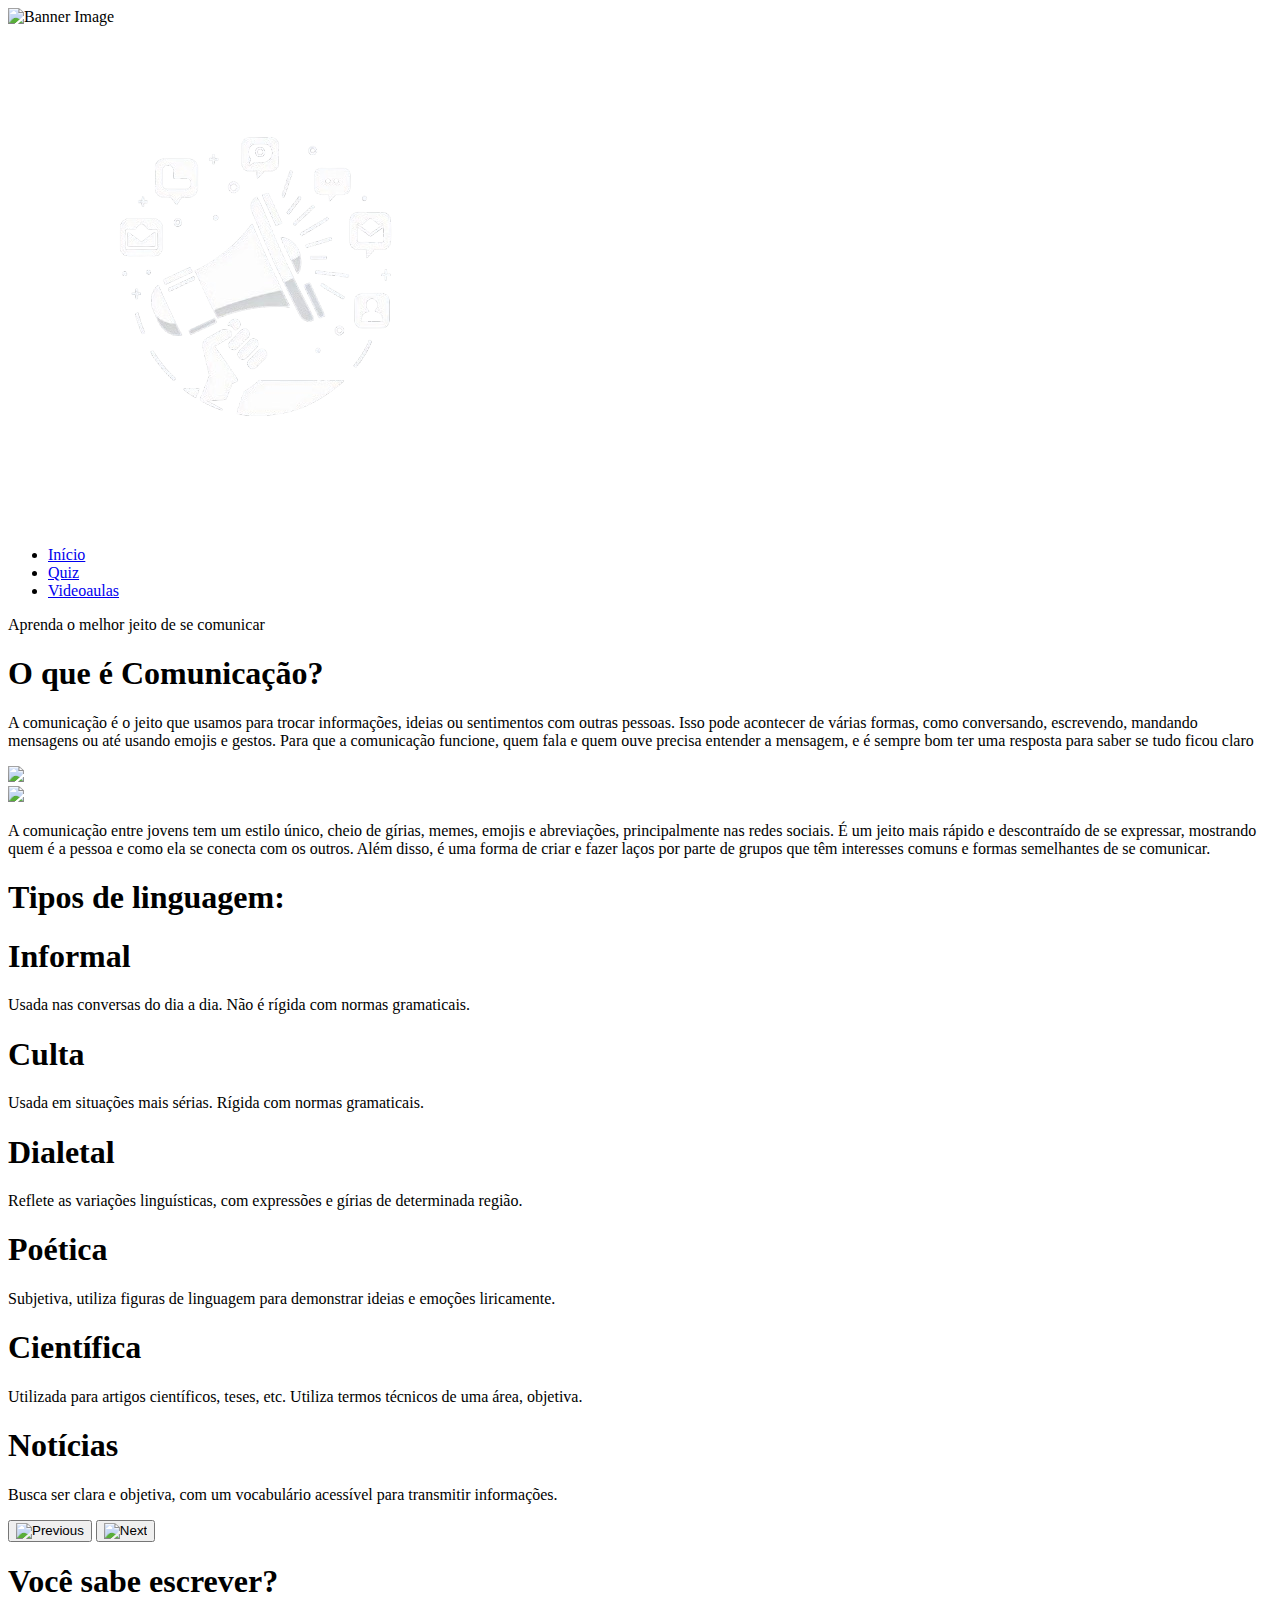
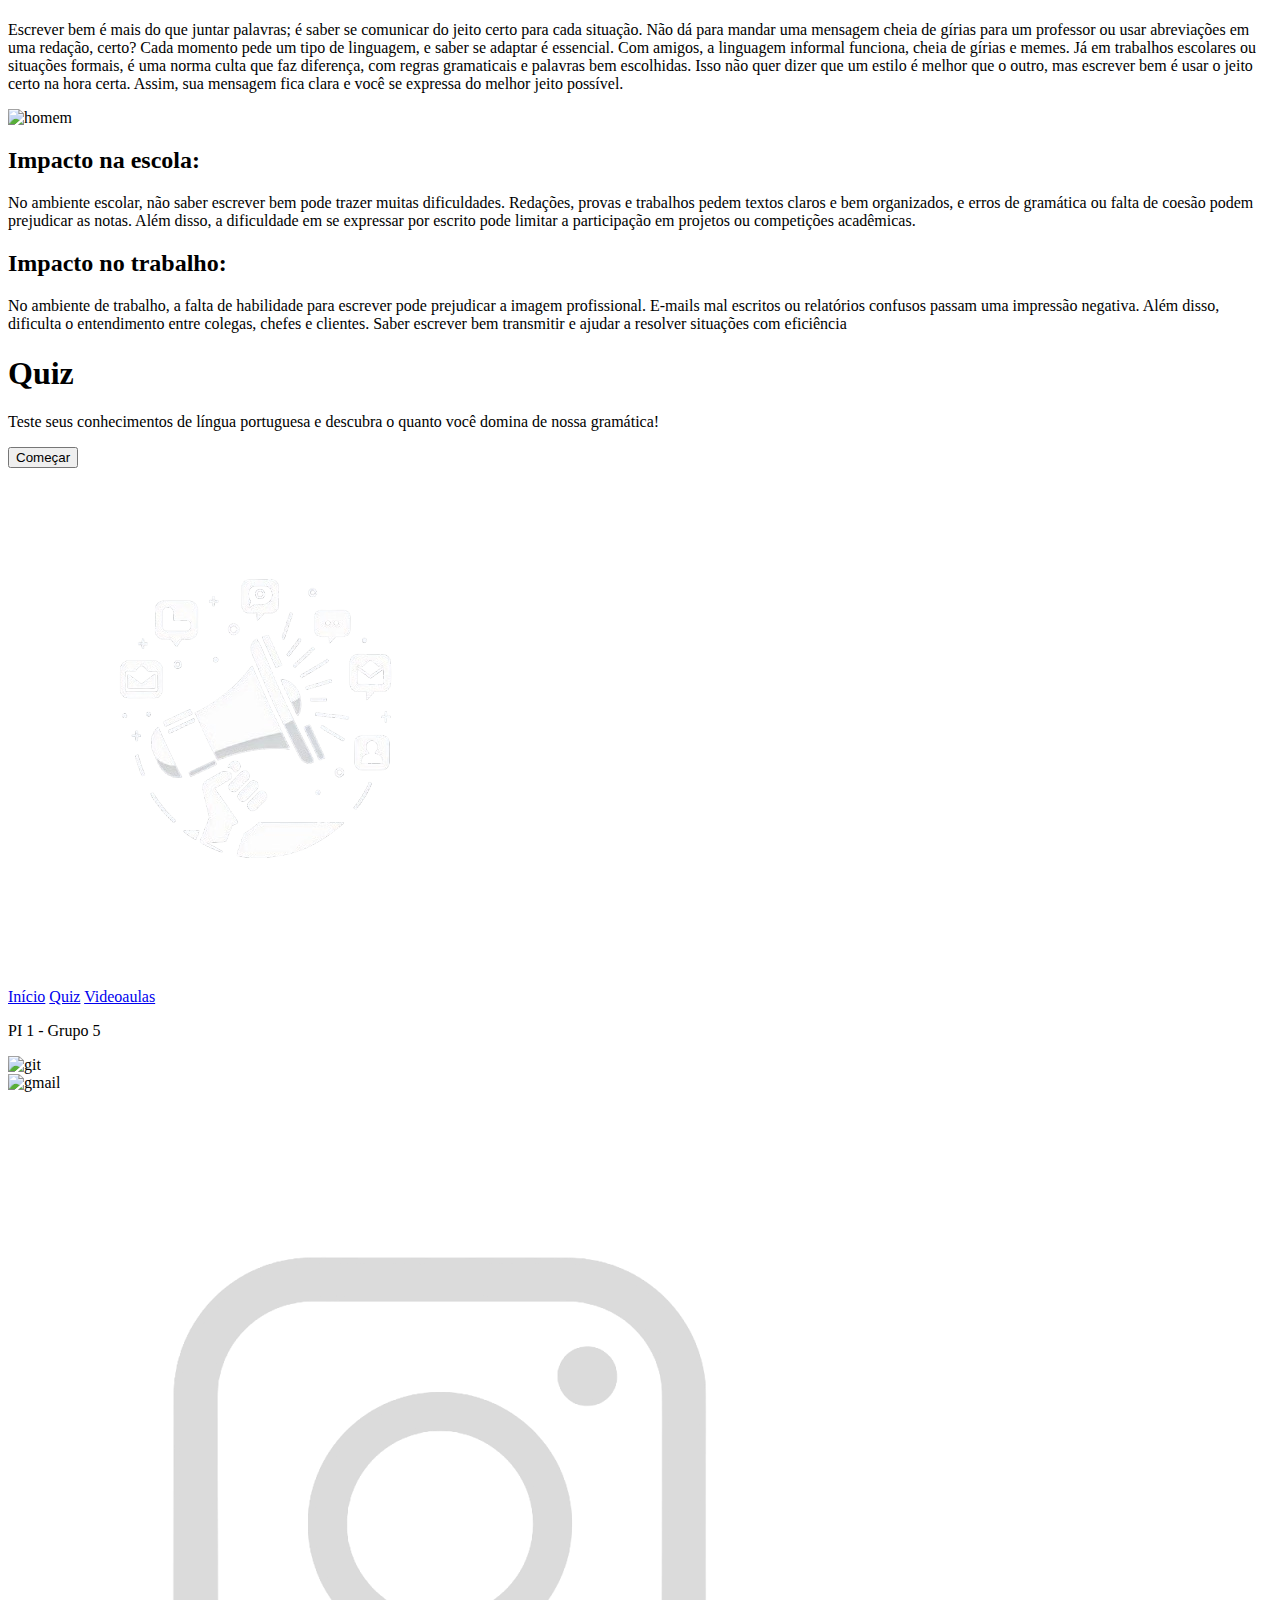
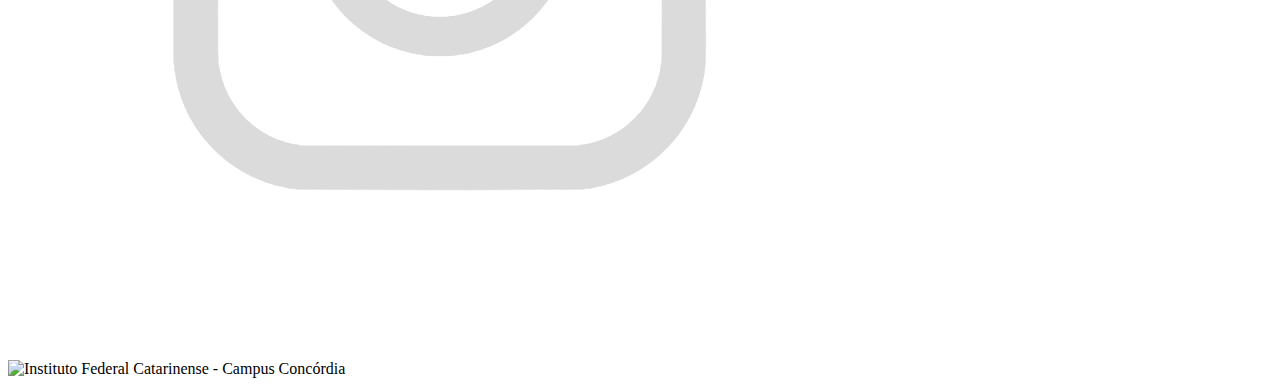
==== index.html @ 48763d53 "paginaprincipal" ====
<!DOCTYPE html>
<html lang="pt-BR">

<head>
    <link rel="stylesheet" type="text/css" href="pi.css">
    <meta charset="UTF-8">
    <meta name="viewport" content="width=device-width, initial-scale=1.0">
    <link rel="preconnect" href="https://fonts.googleapis.com">
    <link rel="preconnect" href="https://fonts.gstatic.com" crossorigin>
    <link href="https://fonts.googleapis.com/css2?family=Lexend+Exa:wght@100..900&display=swap" rel="stylesheet">
    <link href="../PI-1---Grupo-5/css/styleprincipal.css" rel="stylesheet" type="text/css">
    <title>Gramaticando</title>
</head>
        <section class="banner">
        <img src="imagens/bannerpi3.webp" alt="Banner Image">
        <header class="header">
        <img src="imagens/logo.png">
        <div class="nav">
            <nav>
                <ul>
                    <li><a href="#">Início</a></li>
                    <li><a href="#">Quiz</a></li>
                    <li><a href="#">Videoaulas</a></li>
                </ul>
            </nav>
        </div>
        <div class="apresentação1">
            <p> Aprenda o melhor jeito de se <span class="palavrafundoazul">comunicar</span></p>
        </header>
        </section>
<body>
    
    <div class="container.oquee">
    <div class="comunicacao-section">
        <h1 class="title">O que é <span class="highlight">Comunicação?</span></h1>

    </div>
    <div class="card1">
    
        <p class="description1">
                A comunicação é o jeito que usamos para trocar informações,
                ideias ou sentimentos com outras pessoas. Isso pode acontecer de
                várias formas, como conversando, escrevendo, mandando
                mensagens ou até usando emojis e gestos. Para que a
                comunicação funcione, quem fala e quem ouve precisa entender a
                mensagem, e é sempre bom ter uma resposta para saber se tudo
                ficou claro 
        </p>
        <img src="imagens/icone2.jpg" class="icon1">
    
    </div>

    <div class="card2">

            <img src="imagens/megaazul.jpg"  class="icon2">

            <p class="description2">
                A comunicação entre jovens tem um estilo único, cheio de gírias,
                memes, emojis e abreviações, principalmente nas redes sociais. É
                um jeito mais rápido e descontraído de se expressar, mostrando
                quem é a pessoa e como ela se conecta com os outros. Além
                disso, é uma forma de criar e fazer laços por parte de grupos que
                têm interesses comuns e formas semelhantes de se comunicar.
            </p>
        </div>
    </div> 
      
    <section class="carrossel">
        <div class="titulocarrossel">
            <h1>Tipos de linguagem:</h1>
        </div>
        <div class="slider">
            <div class="item">
                <h1>Informal</h1>
                <p>Usada nas conversas do dia a dia. Não é rígida com normas gramaticais.</p>
            </div>
            <div class="item">
                <h1>Culta</h1>
                <p>Usada em situações mais sérias. Rígida com normas gramaticais.</p>
            </div>
            <div class="item">
                <h1>Dialetal</h1>
                <p>Reflete as variações linguísticas, com expressões e gírias de determinada região.</p>
            </div>
            <div class="item">
                <h1>Poética</h1>
                <p>Subjetiva, utiliza figuras de linguagem para demonstrar ideias e emoções liricamente.</p>
            </div>
            <div class="item">
                <h1>Científica</h1>
                <p>Utilizada para artigos científicos, teses, etc. Utiliza termos técnicos de uma área, objetiva.</p>
            </div>
            <div class="item">
                <h1>Notícias</h1>
                <p>Busca ser clara e objetiva, com um vocabulário acessível para transmitir informações.</p>
            </div>
        </div>
        <button id="prev"><img src="imagens/botãoe.png" alt="Previous" /></button>
        <button id="next"><img src="imagens/botãod.png" alt="Next" /></button>
    </section>

    <section class="vocesabeescrever">
        <div class="container1">
            <div class="text">
              <h1>Você sabe escrever?</h1>
              <p>Escrever bem é mais do que juntar palavras; é saber se
                comunicar do jeito certo para cada situação. Não dá para mandar
                uma mensagem cheia de gírias para um professor ou usar
                abreviações em uma redação, certo? Cada momento pede um tipo
                de linguagem, e saber se adaptar é essencial.
                Com amigos, a linguagem informal funciona, cheia de gírias e
                memes. Já em trabalhos escolares ou situações formais, é uma
                norma culta que faz diferença, com regras gramaticais e palavras
                bem escolhidas.
                Isso não quer dizer que um estilo é melhor que o outro, mas
                escrever bem é usar o jeito certo na hora certa. Assim, sua
                mensagem fica clara e você se expressa do melhor jeito possível.
                </p>
            </div>
            <img src="imagens/iconehomem.png" alt="homem" class="homem">
          </div>
    </section>
    <section class="impacto">
        <div class="texto-1">
            <h2>Impacto na escola:</h2>
            <p>No ambiente escolar, não saber escrever bem pode trazer
                muitas dificuldades. Redações, provas e trabalhos pedem textos
                claros e bem organizados, e erros de gramática ou falta de coesão
                podem prejudicar as notas. Além disso, a dificuldade em se
                expressar por escrito pode limitar a participação em projetos ou
                competições acadêmicas. </p>
          </div >
          <div class="texto-2">
            <h2>Impacto no trabalho:</h2>
            <p>No ambiente de trabalho, a falta de habilidade para escrever
                pode prejudicar a imagem profissional. E-mails mal escritos ou
                relatórios confusos passam uma impressão negativa. Além disso,
                dificulta o entendimento entre colegas, chefes e clientes. Saber
                escrever bem transmitir e ajudar a resolver situações com
                eficiência</p>
          </div>
    </section>
    <div class="quiz-card">
        <h1>Quiz</h1>
        <p>Teste seus conhecimentos de língua portuguesa e descubra o quanto 
            você domina de nossa gramática!</p>
        <button class="botaoquiz">Começar</button>
    </div>
    
       <script src="pi.js"></script>
</body>
<footer class="rodapé">
    <div class="logo">
        <img src="imagens/logo.png" alt="logo">
    </div>
    <div class="texto">
        <p class="menu">
            <a href="#inicio">Início</a>
            <a href="#sobre">Quiz</a>
            <a href="#equipe">Videoaulas</a>
            <p class="grupo">PI 1 - Grupo 5</p>
<!-- depois tem que colocar os links pro git, email e insta -->

        </p>
    </div>
    <div class="contato">
        <div class="social">
            <div><img src="imagens/github.jpg" alt="git"></div>
            <div><img src="imagens/email.png" alt="gmail"></div>
            <div><img src="imagens/insta.png" alt="insta" ></div>
        </div>
<!-- depois tem que colocar os links pro git, email e insta -->
        <img src="imagens/logo.if.jpg" alt="Instituto Federal Catarinense - Campus Concórdia" class="logoifc">
    </div>
</footer>
</html>
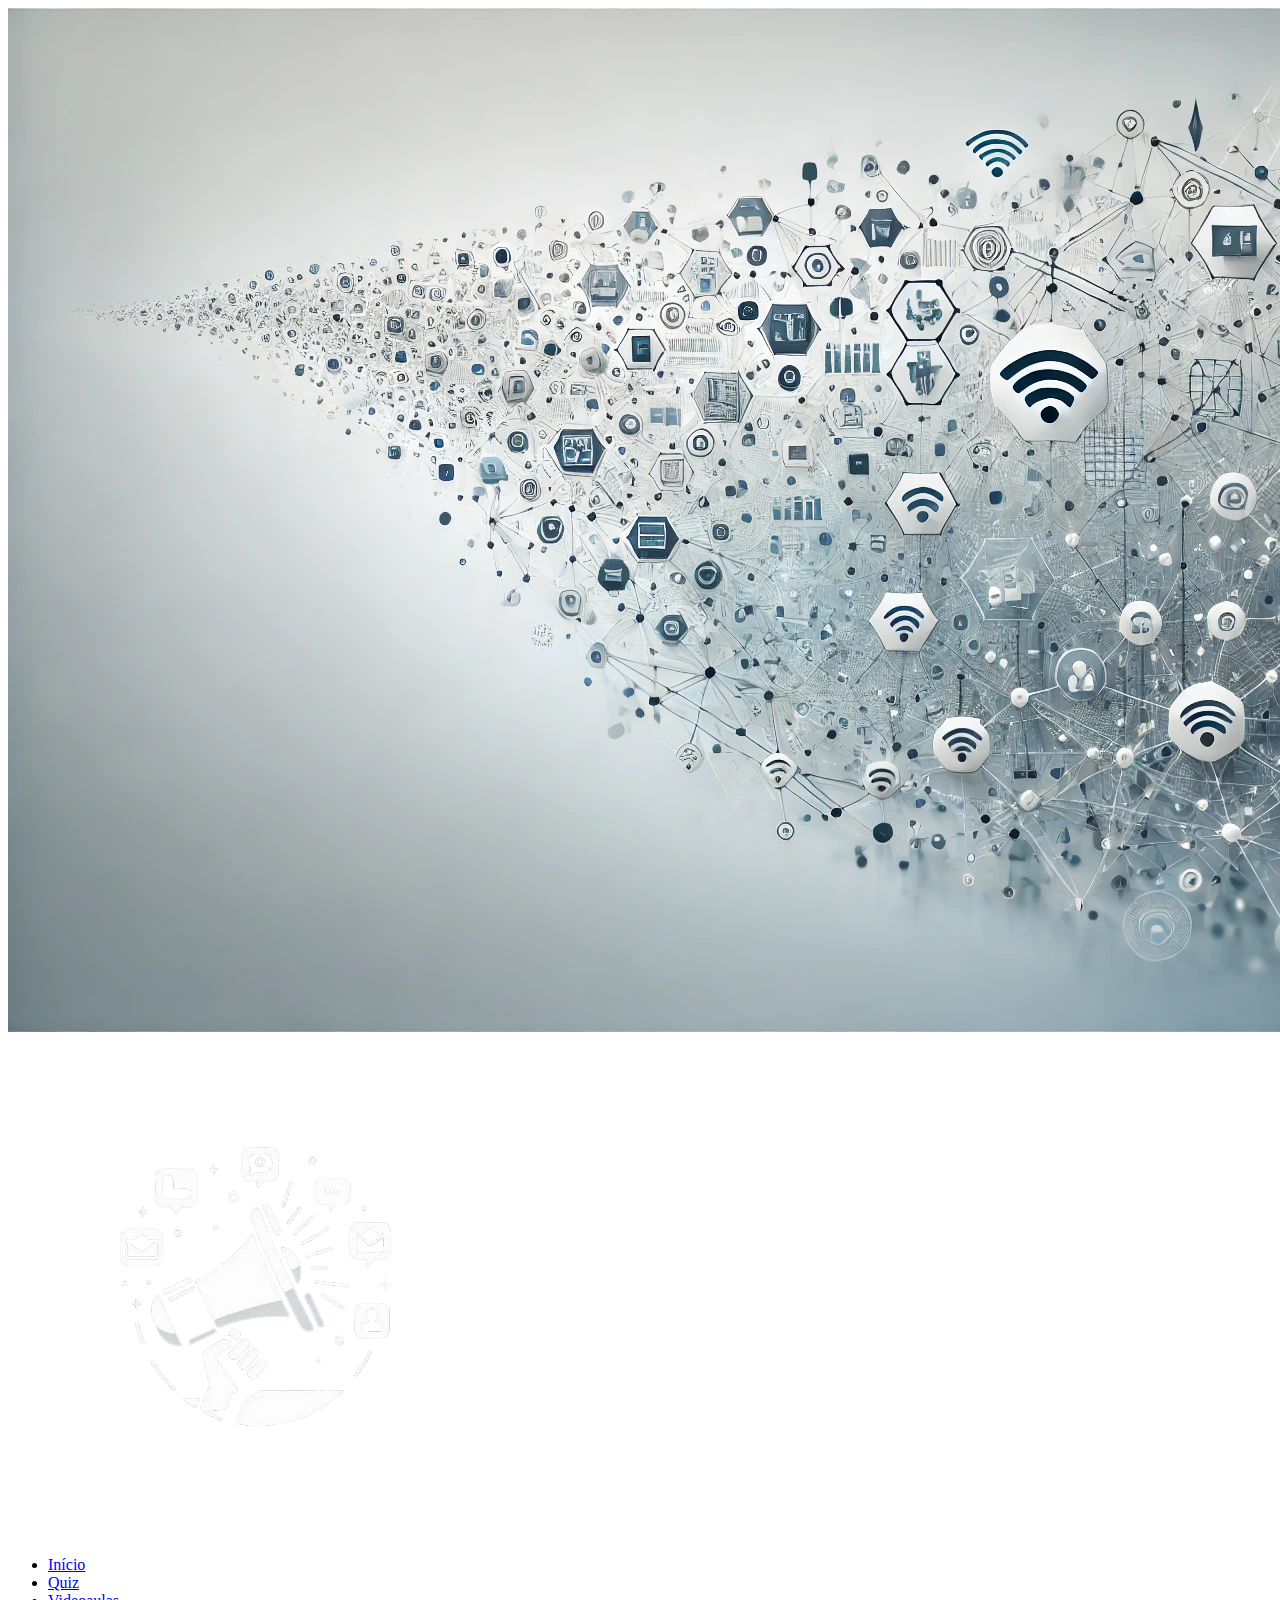
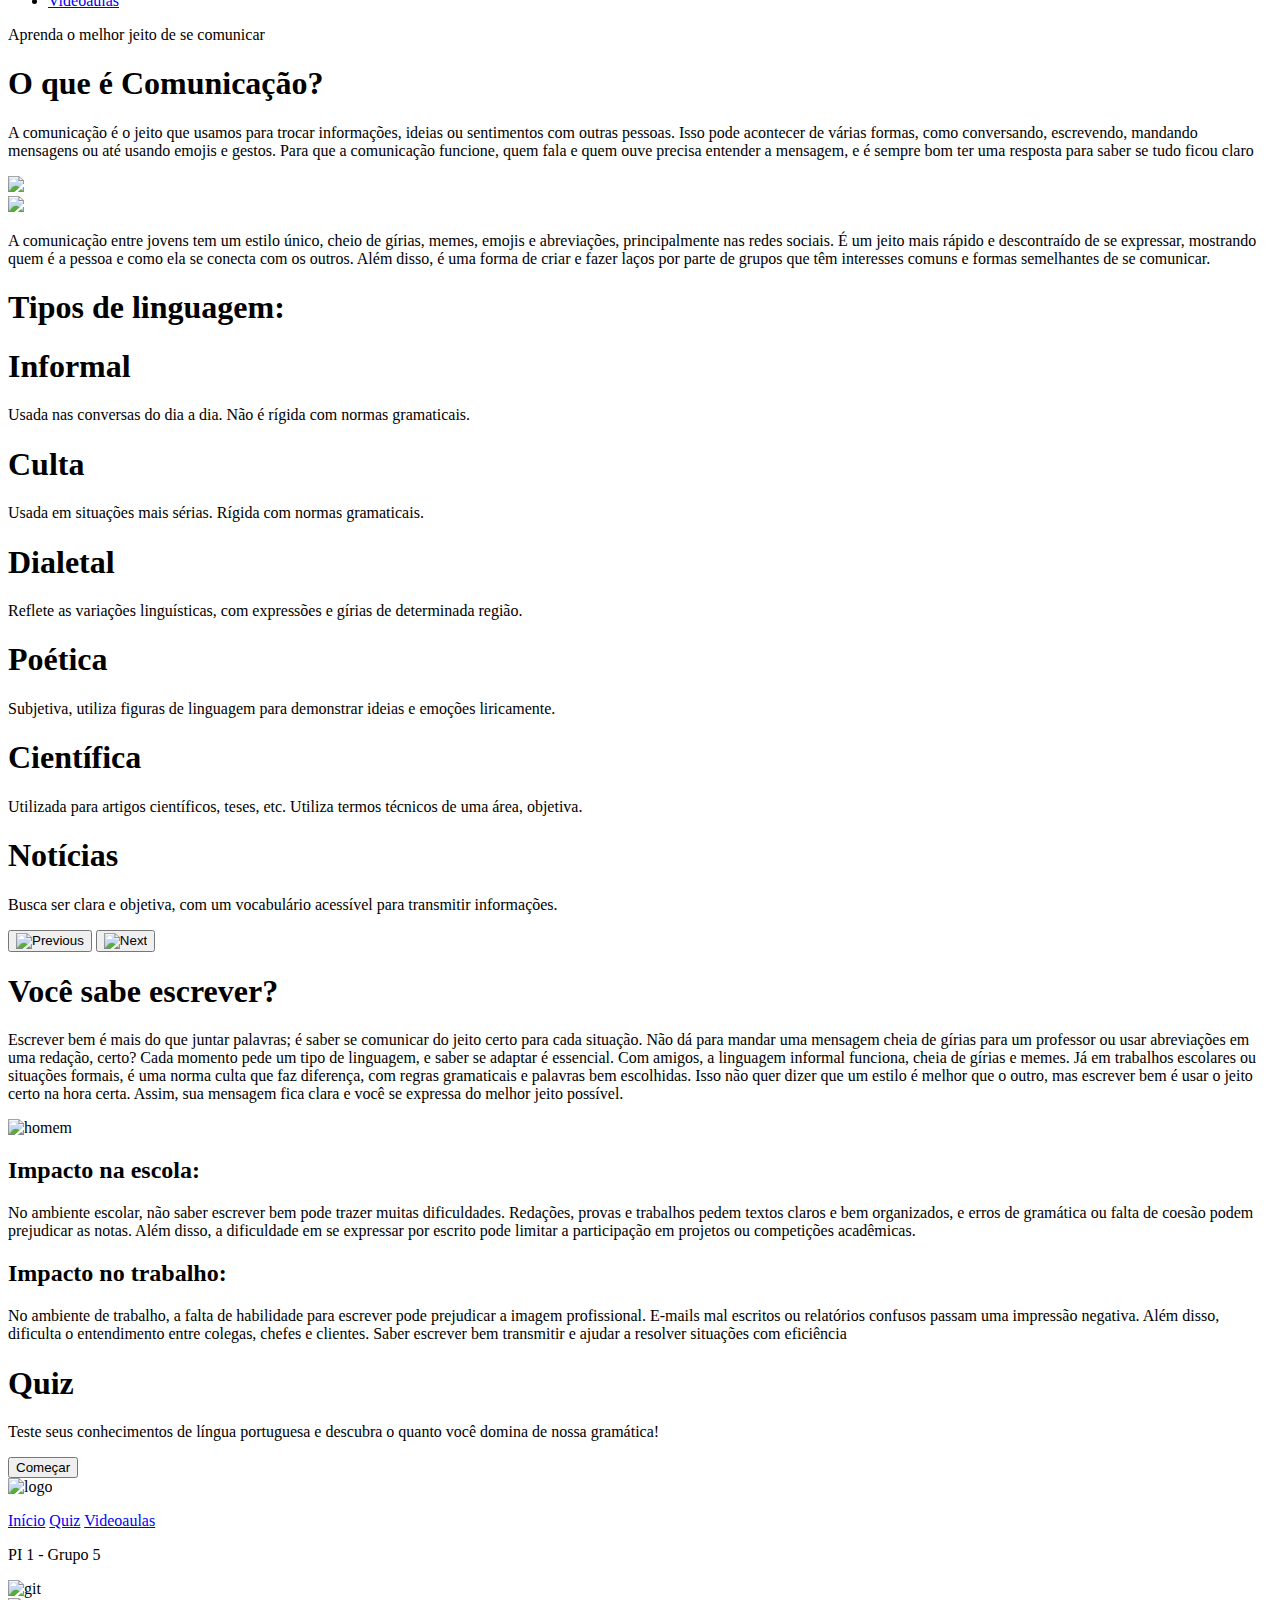
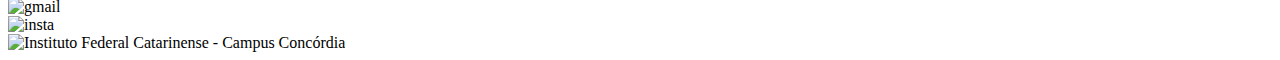
==== commit 424754a0: "links e imagens" ====
--- a/index.html
+++ b/index.html
@@ -18,9 +18,9 @@
         <div class="nav">
             <nav>
                 <ul>
-                    <li><a href="#">Início</a></li>
-                    <li><a href="#">Quiz</a></li>
-                    <li><a href="#">Videoaulas</a></li>
+                <li><a href="../index.html">Início</a></li>
+                <li><a href="../paginas/quiz.html">Quiz</a></li>
+                <li><a href="../paginas/videoaulas.html">Videoaulas</a></li>
                 </ul>
             </nav>
         </div>
@@ -46,13 +46,13 @@
                 mensagem, e é sempre bom ter uma resposta para saber se tudo
                 ficou claro 
         </p>
-        <img src="imagens/icone2.jpg" class="icon1">
+        <img src="../PI-1---Grupo-5/imagens/icone2.jpg" class="icon1">
     
     </div>
 
     <div class="card2">
 
-            <img src="imagens/megaazul.jpg"  class="icon2">
+            <img src="../PI-1---Grupo-5/imagens/megaazul.jpg"  class="icon2">
 
             <p class="description2">
                 A comunicação entre jovens tem um estilo único, cheio de gírias,
@@ -95,8 +95,8 @@
                 <p>Busca ser clara e objetiva, com um vocabulário acessível para transmitir informações.</p>
             </div>
         </div>
-        <button id="prev"><img src="imagens/botãoe.png" alt="Previous" /></button>
-        <button id="next"><img src="imagens/botãod.png" alt="Next" /></button>
+        <button id="prev"><img src="../PI-1---Grupo-5/imagens/botãoe.png" alt="Previous" /></button>
+        <button id="next"><img src="../PI-1---Grupo-5/imagens/botãod.png" alt="Next" /></button>
     </section>
 
     <section class="vocesabeescrever">
@@ -117,7 +117,7 @@
                 mensagem fica clara e você se expressa do melhor jeito possível.
                 </p>
             </div>
-            <img src="imagens/iconehomem.png" alt="homem" class="homem">
+            <img src="../PI-1---Grupo-5/imagens/iconehomem.png" alt="homem" class="homem">
           </div>
     </section>
     <section class="impacto">
@@ -147,11 +147,11 @@
         <button class="botaoquiz">Começar</button>
     </div>
     
-       <script src="pi.js"></script>
+       <script src="../PI-1---Grupo-5/js/carrossel.js"></script>
 </body>
 <footer class="rodapé">
     <div class="logo">
-        <img src="imagens/logo.png" alt="logo">
+        <img src="../PI-1---Grupo-5/imagens/logo.png" alt="logo">
     </div>
     <div class="texto">
         <p class="menu">
@@ -165,12 +165,12 @@
     </div>
     <div class="contato">
         <div class="social">
-            <div><img src="imagens/github.jpg" alt="git"></div>
-            <div><img src="imagens/email.png" alt="gmail"></div>
-            <div><img src="imagens/insta.png" alt="insta" ></div>
+            <div><img src="../PI-1---Grupo-5/imagens/github.jpg" alt="git"></div>
+            <div><img src="../PI-1---Grupo-5/imagens/email.png" alt="gmail"></div>
+            <div><img src="../PI-1---Grupo-5/imagens/insta.png" alt="insta" ></div>
         </div>
 <!-- depois tem que colocar os links pro git, email e insta -->
-        <img src="imagens/logo.if.jpg" alt="Instituto Federal Catarinense - Campus Concórdia" class="logoifc">
+        <img src="../PI-1---Grupo-5/imagens/logo.if.jpg" alt="Instituto Federal Catarinense - Campus Concórdia" class="logoifc">
     </div>
 </footer>
 </html>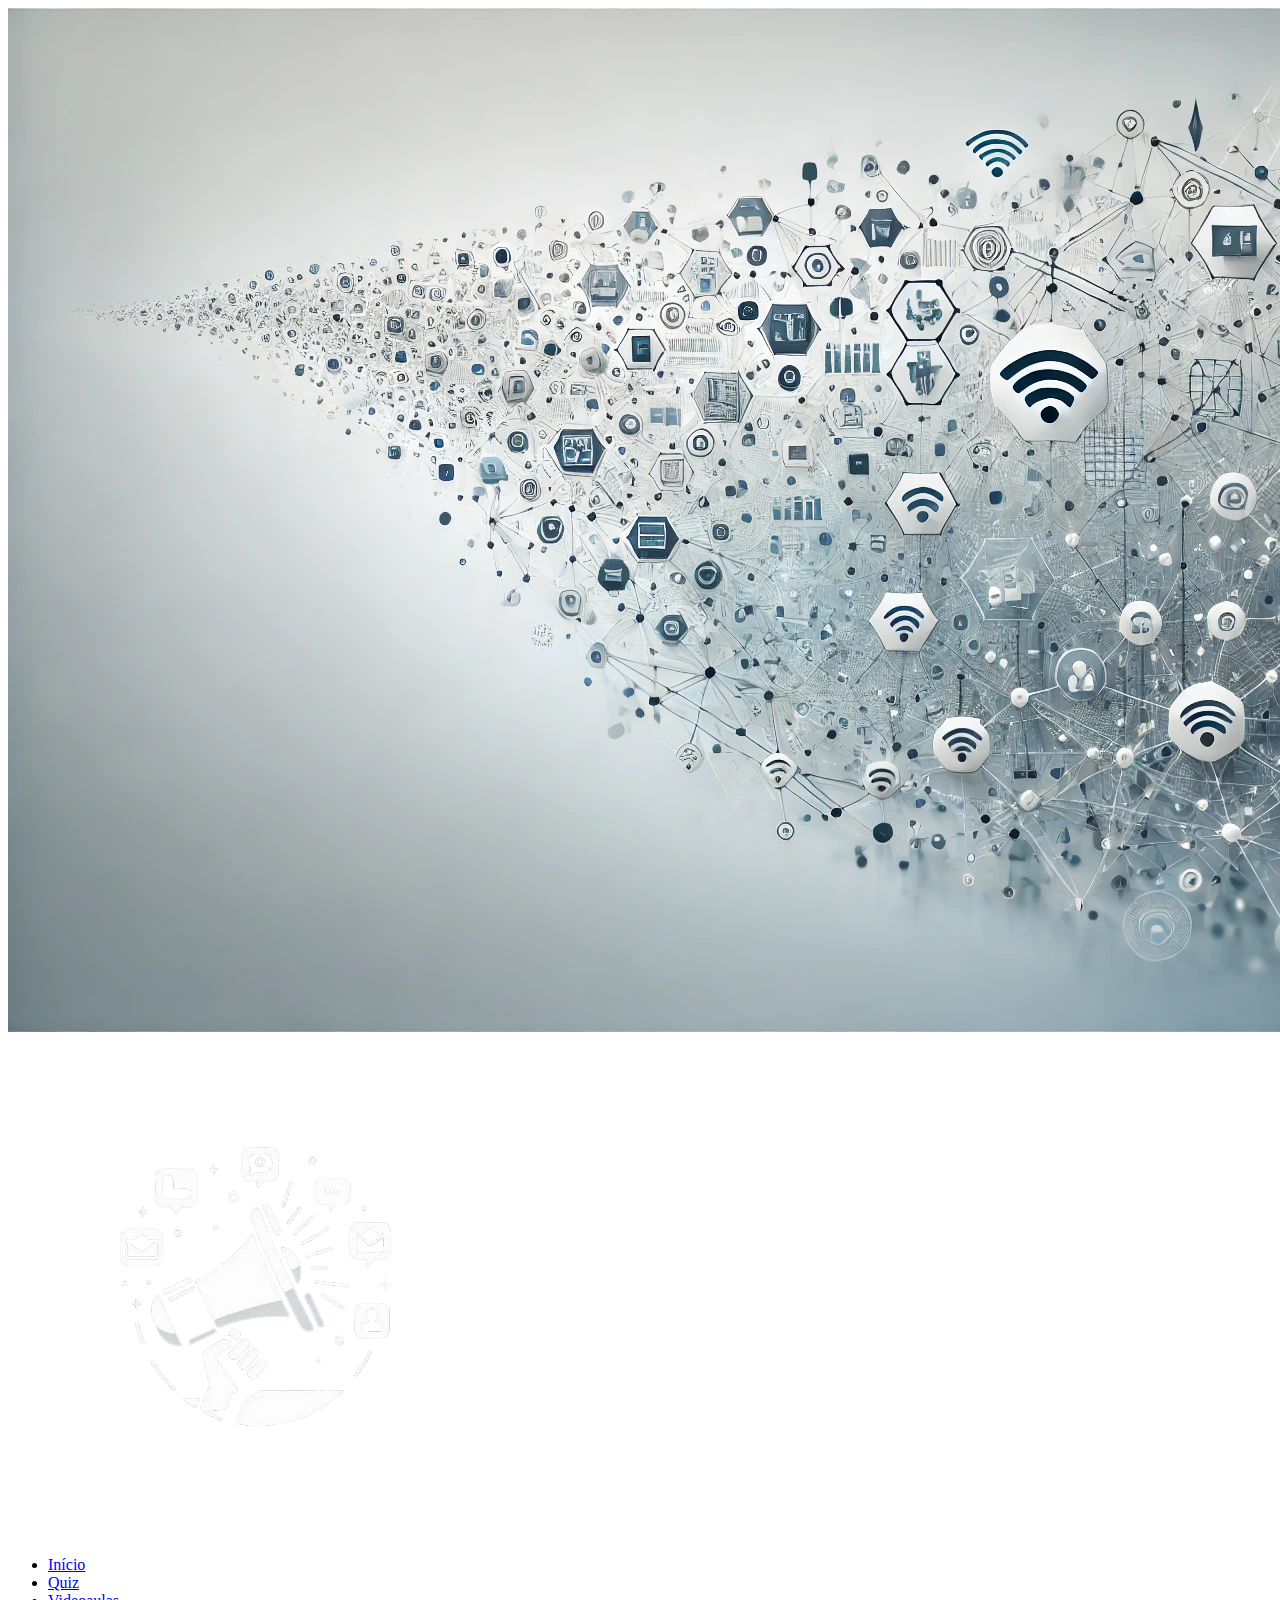
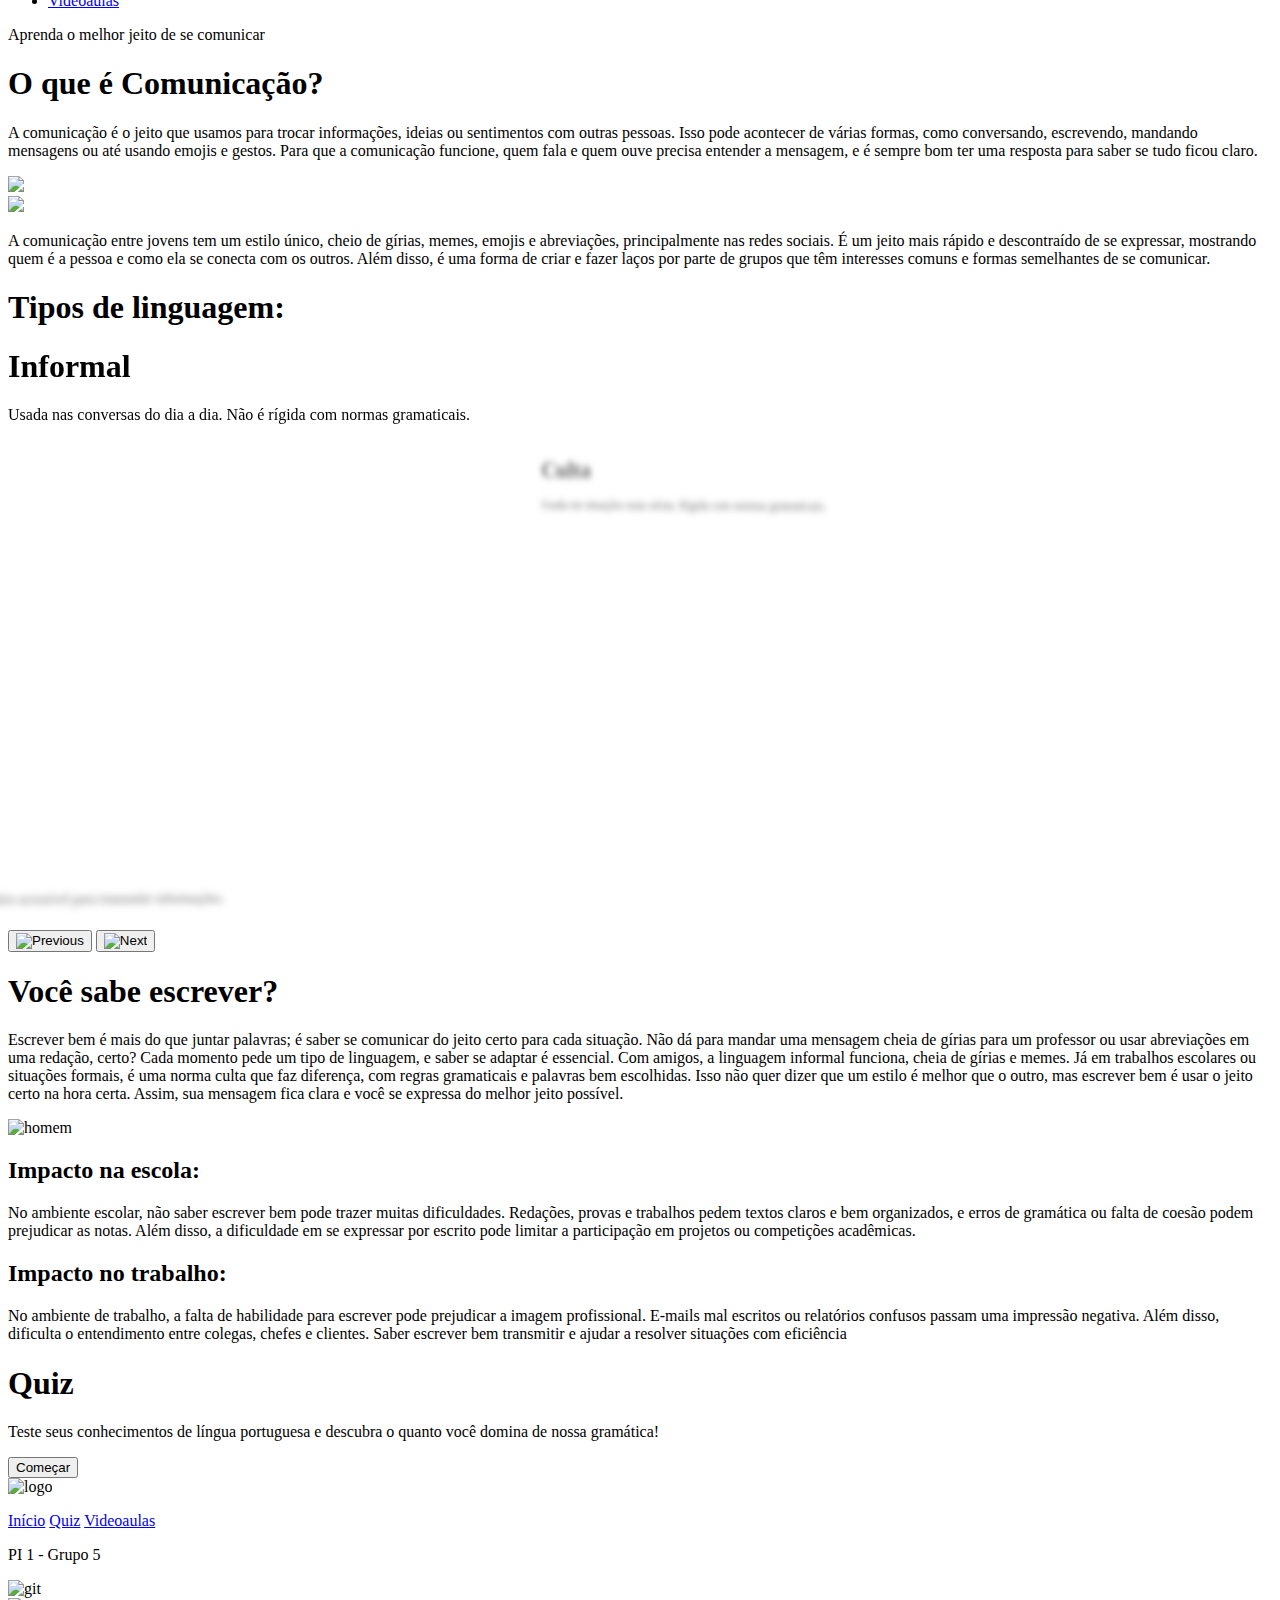
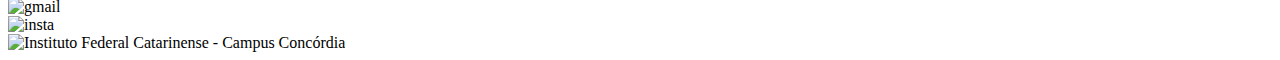
==== commit a4dc9cbb: "sim" ====
--- a/index.html
+++ b/index.html
@@ -11,48 +11,49 @@
     <link href="../PI-1---Grupo-5/css/styleprincipal.css" rel="stylesheet" type="text/css">
     <title>Gramaticando</title>
 </head>
-        <section class="banner">
+
+<body>
+    <section class="banner">
         <img src="imagens/bannerpi3.webp" alt="Banner Image">
         <header class="header">
-        <img src="imagens/logo.png">
-        <div class="nav">
-            <nav>
-                <ul>
-                <li><a href="../index.html">Início</a></li>
-                <li><a href="../paginas/quiz.html">Quiz</a></li>
-                <li><a href="../paginas/videoaulas.html">Videoaulas</a></li>
-                </ul>
-            </nav>
+            <img src="imagens/logo.png">
+            <div class="nav">
+                <nav>
+                    <ul>
+                        <li><a href="../index.html">Início</a></li>
+                        <li><a href="../paginas/quiz.html">Quiz</a></li>
+                        <li><a href="../paginas/videoaulas.html">Videoaulas</a></li>
+                    </ul>
+                </nav>
+            </div>
+            <div class="apresentação1">
+                <p> Aprenda o melhor jeito de se <span class="palavrafundoazul">comunicar</span></p>
+        </header>
+    </section>
+
+    <div class="container.oquee">
+        <div class="comunicacao-section">
+            <h1 class="title">O que é <span class="highlight">Comunicação?</span></h1>
+
         </div>
-        <div class="apresentação1">
-            <p> Aprenda o melhor jeito de se <span class="palavrafundoazul">comunicar</span></p>
-        </header>
-        </section>
-<body>
-    
-    <div class="container.oquee">
-    <div class="comunicacao-section">
-        <h1 class="title">O que é <span class="highlight">Comunicação?</span></h1>
+        <div class="card1">
 
-    </div>
-    <div class="card1">
-    
-        <p class="description1">
+            <p class="description1">
                 A comunicação é o jeito que usamos para trocar informações,
                 ideias ou sentimentos com outras pessoas. Isso pode acontecer de
                 várias formas, como conversando, escrevendo, mandando
                 mensagens ou até usando emojis e gestos. Para que a
-                comunicação funcione, quem fala e quem ouve precisa entender a
+                comunicação funcione, quem fala e quem ouve precisa <span class="highlight">entender</span> a
                 mensagem, e é sempre bom ter uma resposta para saber se tudo
-                ficou claro 
-        </p>
-        <img src="../PI-1---Grupo-5/imagens/icone2.jpg" class="icon1">
-    
-    </div>
+                ficou claro.
+            </p>
+            <img src="../PI-1---Grupo-5/imagens/icone2.jpg" class="icon1">
 
-    <div class="card2">
+        </div>
 
-            <img src="../PI-1---Grupo-5/imagens/megaazul.jpg"  class="icon2">
+        <div class="card2">
+
+            <img src="../PI-1---Grupo-5/imagens/megaazul.jpg" class="icon2">
 
             <p class="description2">
                 A comunicação entre jovens tem um estilo único, cheio de gírias,
@@ -63,8 +64,8 @@
                 têm interesses comuns e formas semelhantes de se comunicar.
             </p>
         </div>
-    </div> 
-      
+    </div>
+
     <section class="carrossel">
         <div class="titulocarrossel">
             <h1>Tipos de linguagem:</h1>
@@ -95,6 +96,7 @@
                 <p>Busca ser clara e objetiva, com um vocabulário acessível para transmitir informações.</p>
             </div>
         </div>
+        <script src="js/carrossel.js"></script>
         <button id="prev"><img src="../PI-1---Grupo-5/imagens/botãoe.png" alt="Previous" /></button>
         <button id="next"><img src="../PI-1---Grupo-5/imagens/botãod.png" alt="Next" /></button>
     </section>
@@ -102,23 +104,23 @@
     <section class="vocesabeescrever">
         <div class="container1">
             <div class="text">
-              <h1>Você sabe escrever?</h1>
-              <p>Escrever bem é mais do que juntar palavras; é saber se
-                comunicar do jeito certo para cada situação. Não dá para mandar
-                uma mensagem cheia de gírias para um professor ou usar
-                abreviações em uma redação, certo? Cada momento pede um tipo
-                de linguagem, e saber se adaptar é essencial.
-                Com amigos, a linguagem informal funciona, cheia de gírias e
-                memes. Já em trabalhos escolares ou situações formais, é uma
-                norma culta que faz diferença, com regras gramaticais e palavras
-                bem escolhidas.
-                Isso não quer dizer que um estilo é melhor que o outro, mas
-                escrever bem é usar o jeito certo na hora certa. Assim, sua
-                mensagem fica clara e você se expressa do melhor jeito possível.
+                <h1>Você sabe escrever?</h1>
+                <p>Escrever bem é mais do que juntar palavras; é saber se
+                    comunicar do jeito certo para cada situação. Não dá para mandar
+                    uma mensagem cheia de gírias para um professor ou usar
+                    abreviações em uma redação, certo? Cada momento pede um tipo
+                    de linguagem, e saber se adaptar é essencial.
+                    Com amigos, a linguagem informal funciona, cheia de gírias e
+                    memes. Já em trabalhos escolares ou situações formais, é uma
+                    norma culta que faz diferença, com regras gramaticais e palavras
+                    bem escolhidas.
+                    Isso não quer dizer que um estilo é melhor que o outro, mas
+                    escrever bem é usar o jeito certo na hora certa. Assim, sua
+                    mensagem fica clara e você se expressa do melhor jeito possível.
                 </p>
             </div>
             <img src="../PI-1---Grupo-5/imagens/iconehomem.png" alt="homem" class="homem">
-          </div>
+        </div>
     </section>
     <section class="impacto">
         <div class="texto-1">
@@ -129,8 +131,8 @@
                 podem prejudicar as notas. Além disso, a dificuldade em se
                 expressar por escrito pode limitar a participação em projetos ou
                 competições acadêmicas. </p>
-          </div >
-          <div class="texto-2">
+        </div>
+        <div class="texto-2">
             <h2>Impacto no trabalho:</h2>
             <p>No ambiente de trabalho, a falta de habilidade para escrever
                 pode prejudicar a imagem profissional. E-mails mal escritos ou
@@ -138,39 +140,41 @@
                 dificulta o entendimento entre colegas, chefes e clientes. Saber
                 escrever bem transmitir e ajudar a resolver situações com
                 eficiência</p>
-          </div>
+        </div>
     </section>
     <div class="quiz-card">
         <h1>Quiz</h1>
-        <p>Teste seus conhecimentos de língua portuguesa e descubra o quanto 
+        <p>Teste seus conhecimentos de língua portuguesa e descubra o quanto
             você domina de nossa gramática!</p>
         <button class="botaoquiz">Começar</button>
     </div>
-    
-       <script src="../PI-1---Grupo-5/js/carrossel.js"></script>
+
+    <script src="../PI-1---Grupo-5/js/carrossel.js"></script>
+    <footer class="rodapé">
+        <div class="logo">
+            <img src="../PI-1---Grupo-5/imagens/logo.png" alt="logo">
+        </div>
+        <div class="texto">
+            <p class="menu">
+                <a href="#inicio">Início</a>
+                <a href="#sobre">Quiz</a>
+                <a href="#equipe">Videoaulas</a>
+            <p class="grupo">PI 1 - Grupo 5</p>
+            <!-- depois tem que colocar os links pro git, email e insta -->
+
+            </p>
+        </div>
+        <div class="contato">
+            <div class="social">
+                <div><img src="../PI-1---Grupo-5/imagens/github.jpg" alt="git"></div>
+                <div><img src="../PI-1---Grupo-5/imagens/email.png" alt="gmail"></div>
+                <div><img src="../PI-1---Grupo-5/imagens/insta.png" alt="insta"></div>
+            </div>
+            <!-- depois tem que colocar os links pro git, email e insta -->
+            <img src="../PI-1---Grupo-5/imagens/logo.if.jpg" alt="Instituto Federal Catarinense - Campus Concórdia"
+                class="logoifc">
+        </div>
+    </footer>
 </body>
-<footer class="rodapé">
-    <div class="logo">
-        <img src="../PI-1---Grupo-5/imagens/logo.png" alt="logo">
-    </div>
-    <div class="texto">
-        <p class="menu">
-            <a href="#inicio">Início</a>
-            <a href="#sobre">Quiz</a>
-            <a href="#equipe">Videoaulas</a>
-            <p class="grupo">PI 1 - Grupo 5</p>
-<!-- depois tem que colocar os links pro git, email e insta -->
 
-        </p>
-    </div>
-    <div class="contato">
-        <div class="social">
-            <div><img src="../PI-1---Grupo-5/imagens/github.jpg" alt="git"></div>
-            <div><img src="../PI-1---Grupo-5/imagens/email.png" alt="gmail"></div>
-            <div><img src="../PI-1---Grupo-5/imagens/insta.png" alt="insta" ></div>
-        </div>
-<!-- depois tem que colocar os links pro git, email e insta -->
-        <img src="../PI-1---Grupo-5/imagens/logo.if.jpg" alt="Instituto Federal Catarinense - Campus Concórdia" class="logoifc">
-    </div>
-</footer>
 </html>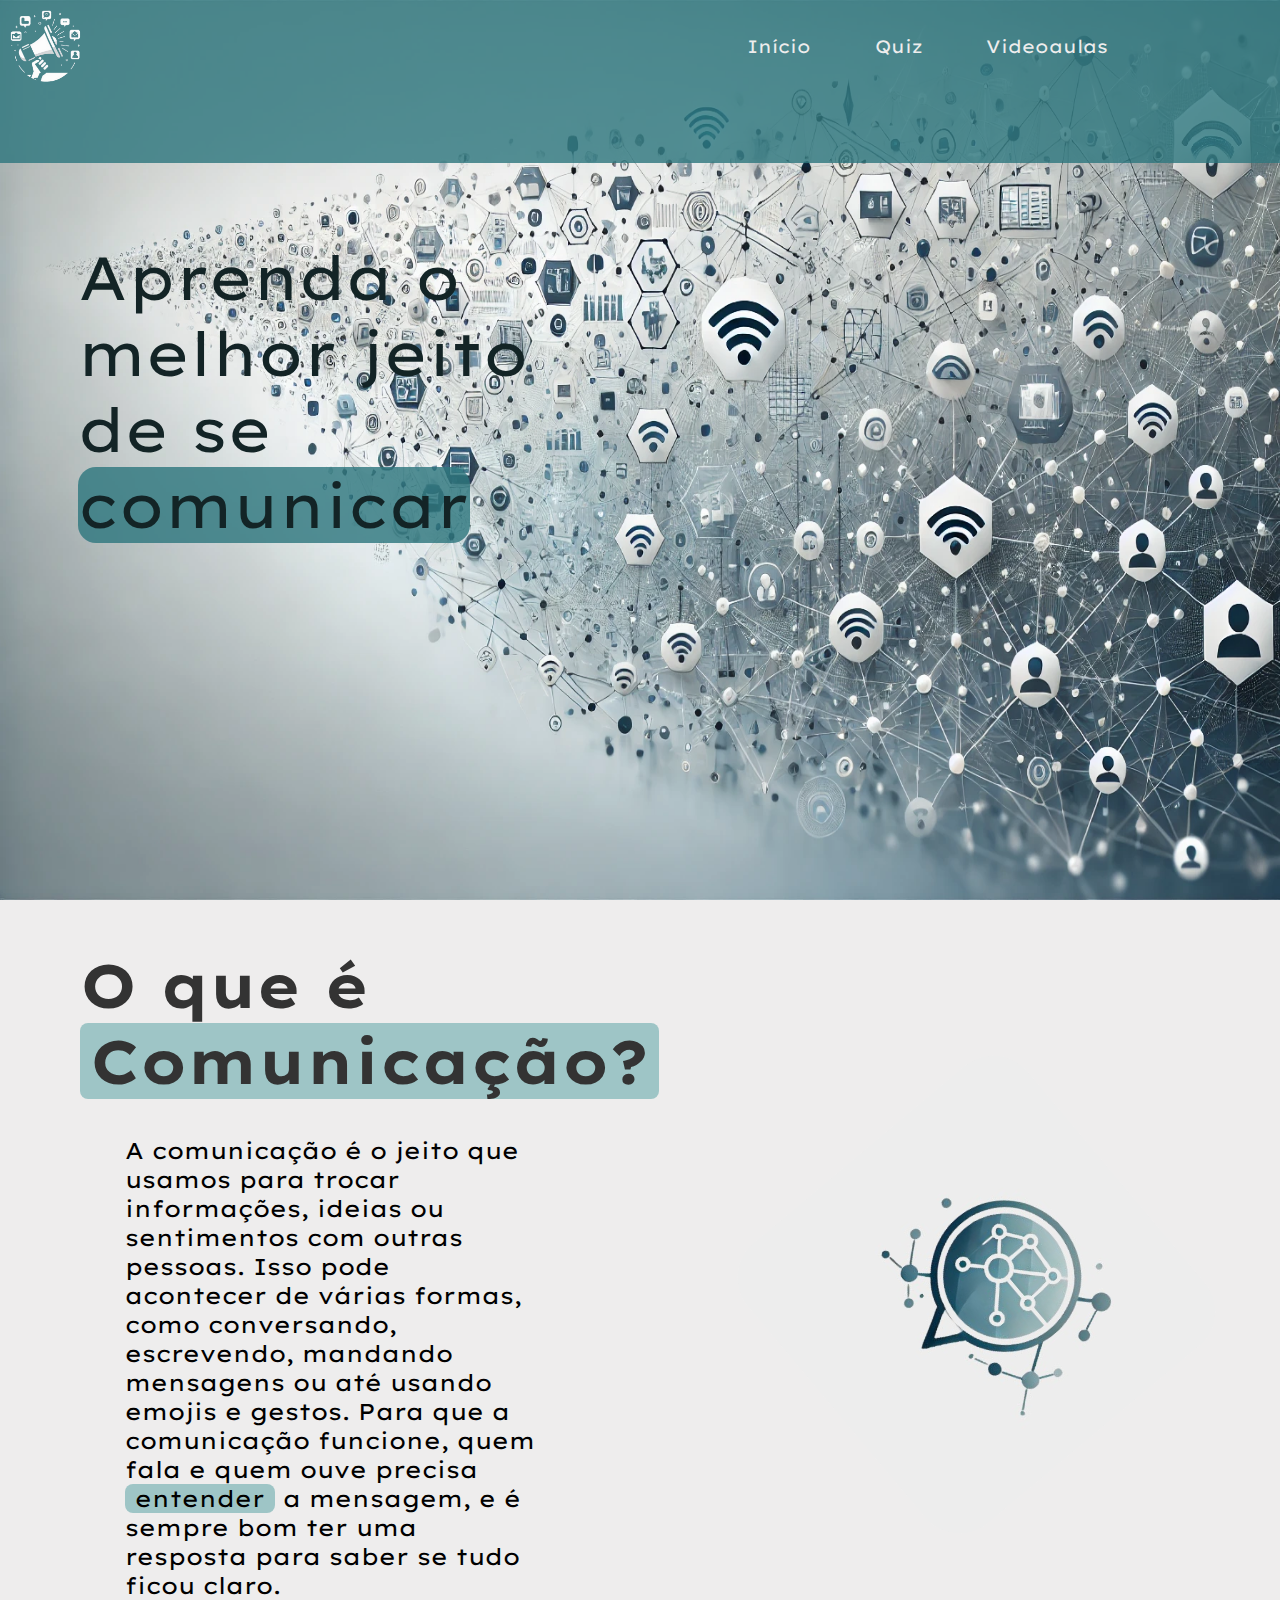
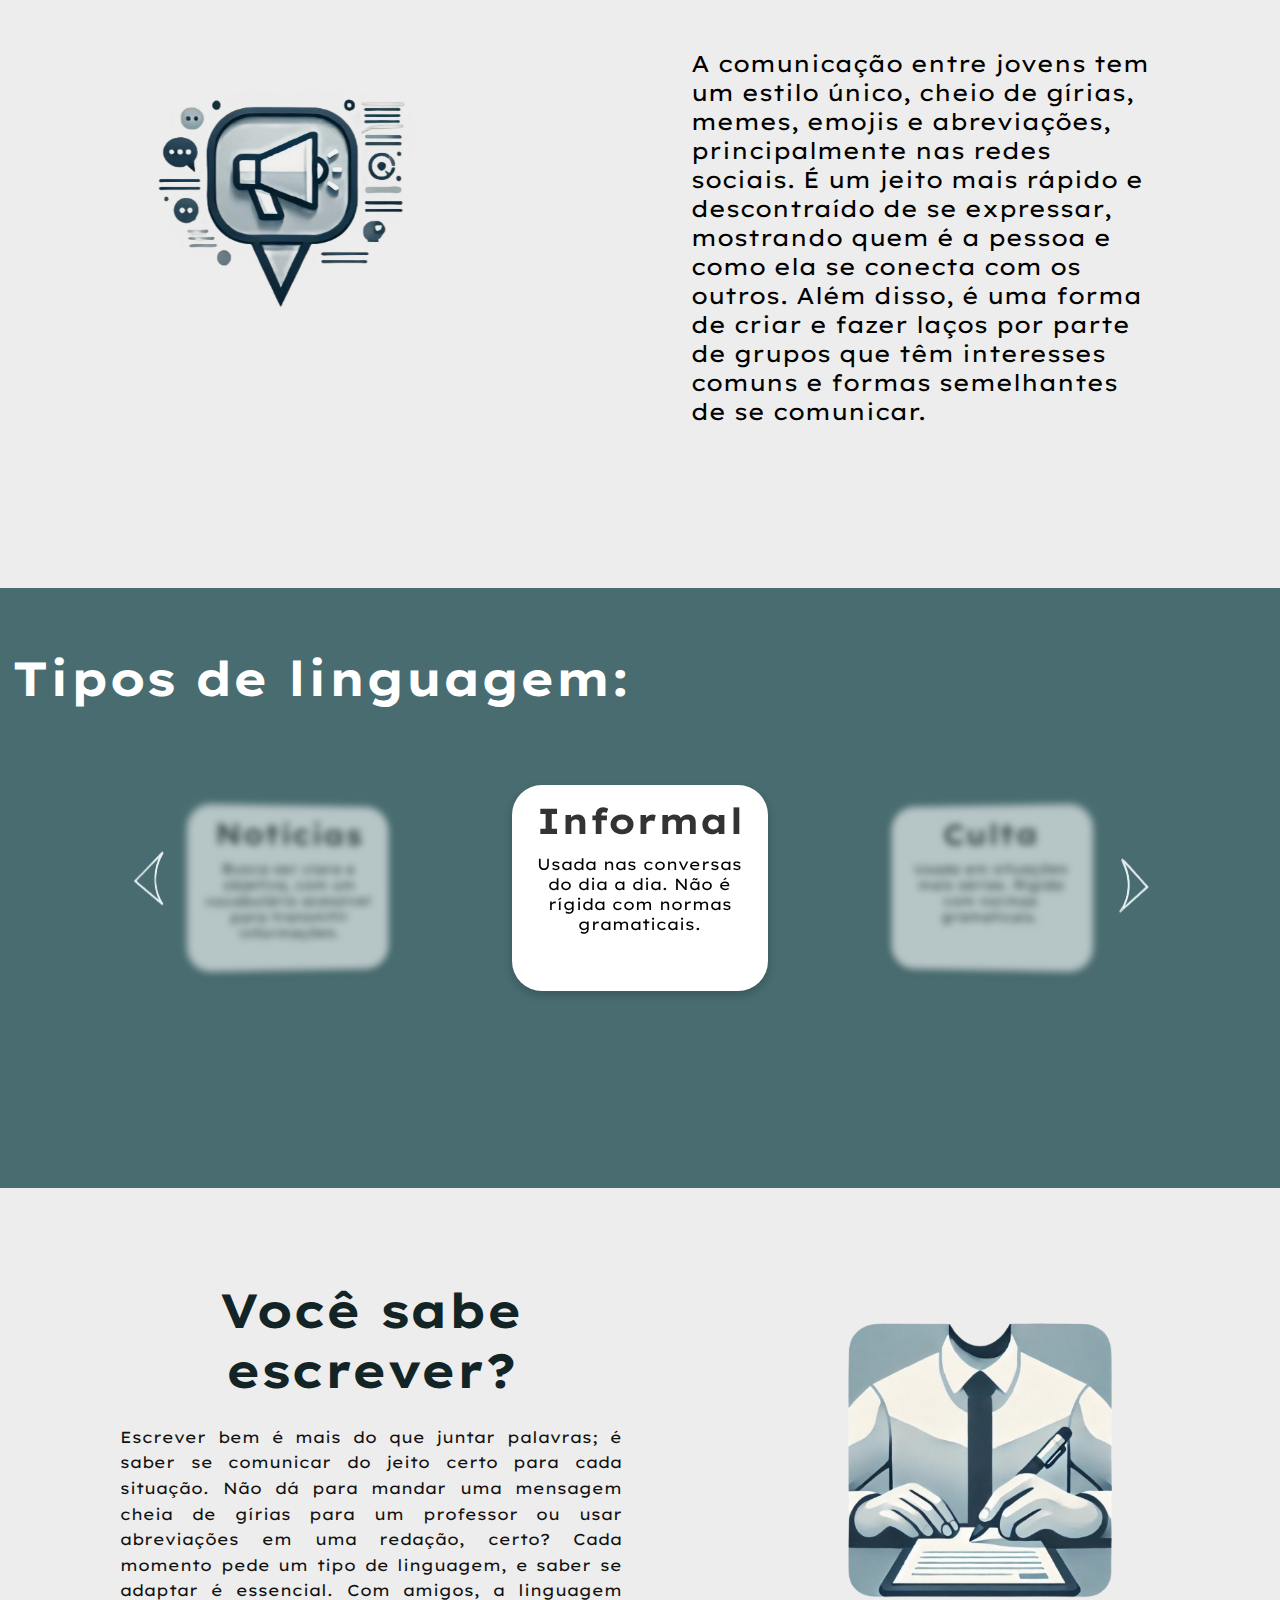
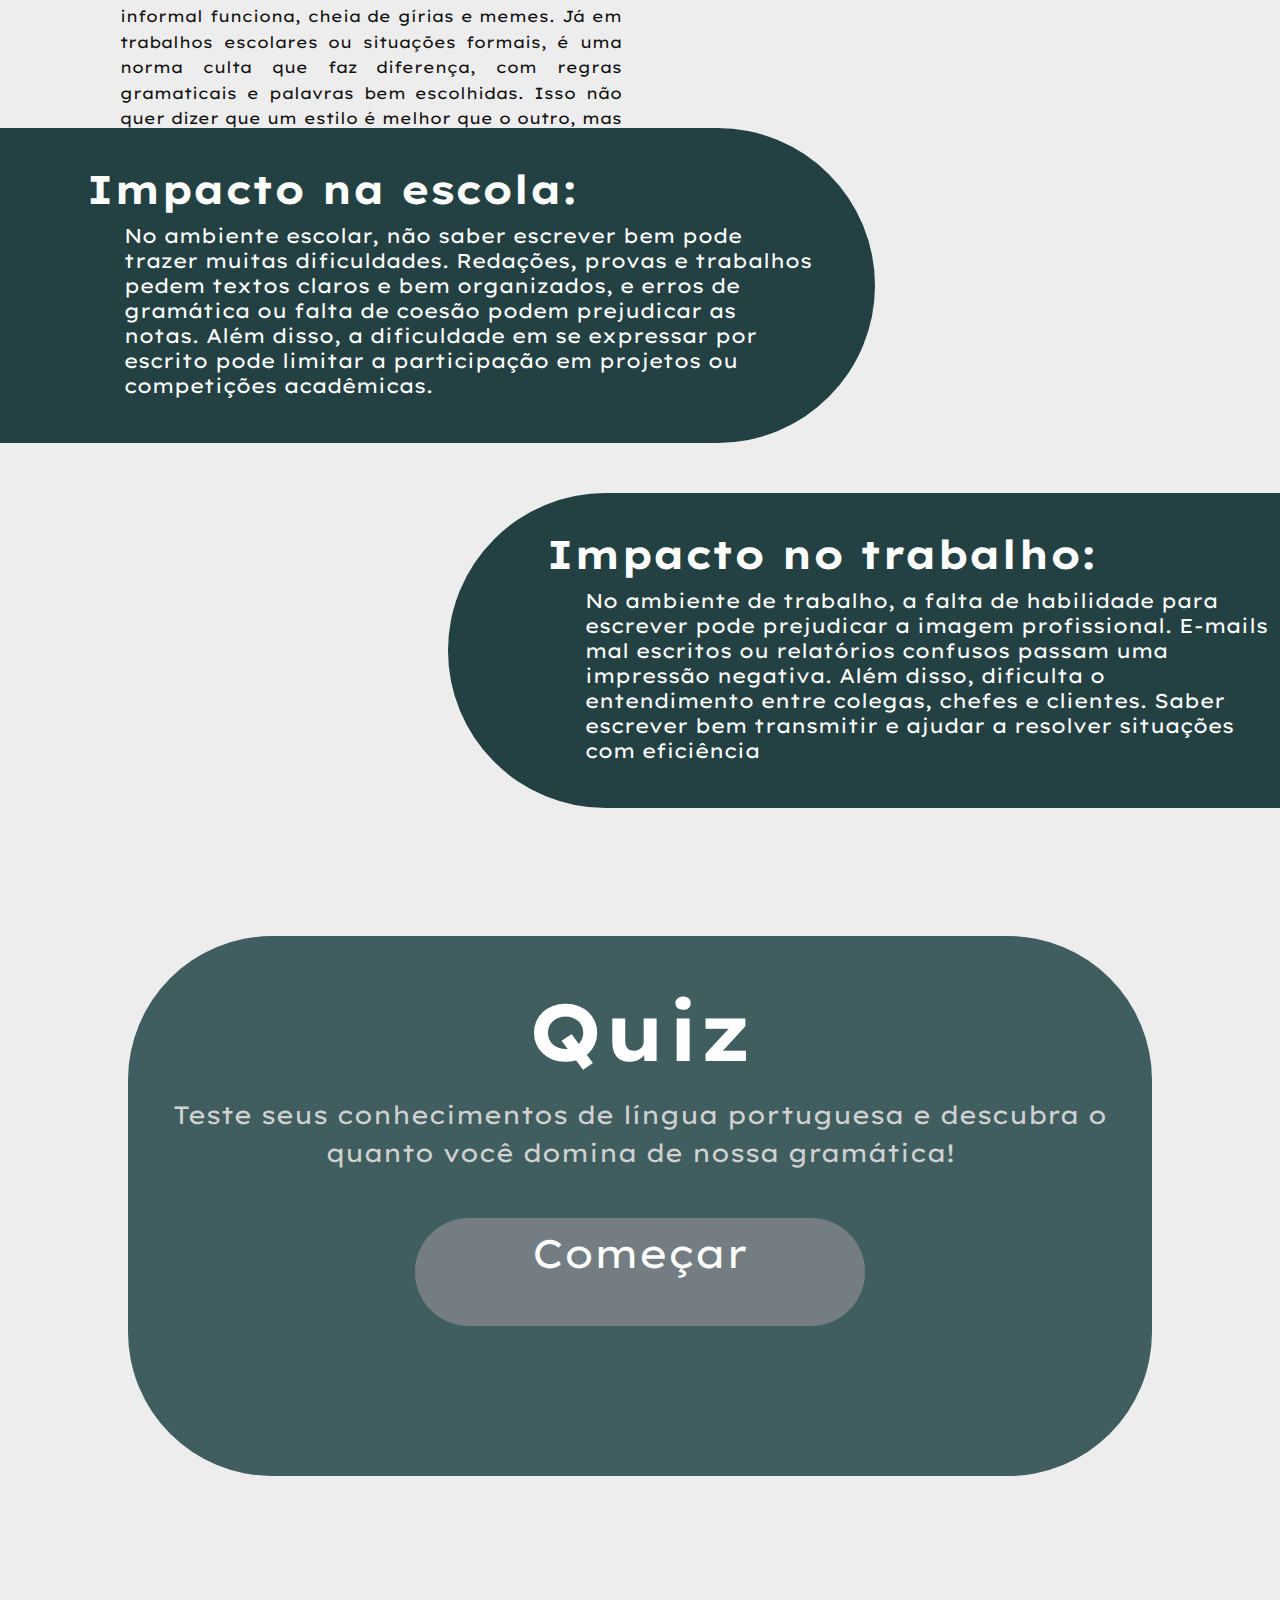
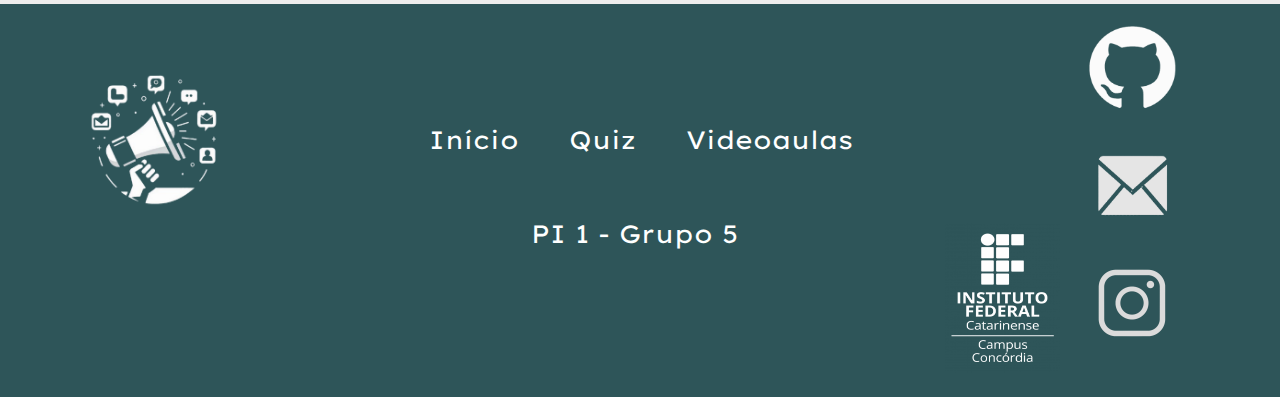
==== commit f6276e38: "links e css" ====
--- a/index.html
+++ b/index.html
@@ -8,7 +8,7 @@
     <link rel="preconnect" href="https://fonts.googleapis.com">
     <link rel="preconnect" href="https://fonts.gstatic.com" crossorigin>
     <link href="https://fonts.googleapis.com/css2?family=Lexend+Exa:wght@100..900&display=swap" rel="stylesheet">
-    <link href="../PI-1---Grupo-5/css/styleprincipal.css" rel="stylesheet" type="text/css">
+    <link href="css/styleprincipal.css" rel="stylesheet" type="text/css">
     <title>Gramaticando</title>
 </head>
 
@@ -20,9 +20,9 @@
             <div class="nav">
                 <nav>
                     <ul>
-                        <li><a href="../index.html">Início</a></li>
-                        <li><a href="../paginas/quiz.html">Quiz</a></li>
-                        <li><a href="../paginas/videoaulas.html">Videoaulas</a></li>
+                        <li><a href="index.html">Início</a></li>
+                        <li><a href="paginas/quiz.html">Quiz</a></li>
+                        <li><a href="paginas/videoaulas.html">Videoaulas</a></li>
                     </ul>
                 </nav>
             </div>
@@ -47,13 +47,13 @@
                 mensagem, e é sempre bom ter uma resposta para saber se tudo
                 ficou claro.
             </p>
-            <img src="../PI-1---Grupo-5/imagens/icone2.jpg" class="icon1">
+            <img src="imagens/icone2.jpg" class="icon1">
 
         </div>
 
         <div class="card2">
 
-            <img src="../PI-1---Grupo-5/imagens/megaazul.jpg" class="icon2">
+            <img src="imagens/megaazul.jpg" class="icon2">
 
             <p class="description2">
                 A comunicação entre jovens tem um estilo único, cheio de gírias,
@@ -97,8 +97,8 @@
             </div>
         </div>
         <script src="js/carrossel.js"></script>
-        <button id="prev"><img src="../PI-1---Grupo-5/imagens/botãoe.png" alt="Previous" /></button>
-        <button id="next"><img src="../PI-1---Grupo-5/imagens/botãod.png" alt="Next" /></button>
+        <button id="prev"><img src="imagens/botãoe.png" alt="Previous" /></button>
+        <button id="next"><img src="imagens/botãod.png" alt="Next" /></button>
     </section>
 
     <section class="vocesabeescrever">
@@ -119,7 +119,7 @@
                     mensagem fica clara e você se expressa do melhor jeito possível.
                 </p>
             </div>
-            <img src="../PI-1---Grupo-5/imagens/iconehomem.png" alt="homem" class="homem">
+            <img src="imagens/iconehomem.png" alt="homem" class="homem">
         </div>
     </section>
     <section class="impacto">
@@ -149,10 +149,10 @@
         <button class="botaoquiz">Começar</button>
     </div>
 
-    <script src="../PI-1---Grupo-5/js/carrossel.js"></script>
+    <script src="js/carrossel.js"></script>
     <footer class="rodapé">
         <div class="logo">
-            <img src="../PI-1---Grupo-5/imagens/logo.png" alt="logo">
+            <img src="imagens/logo.png" alt="logo">
         </div>
         <div class="texto">
             <p class="menu">
@@ -166,13 +166,19 @@
         </div>
         <div class="contato">
             <div class="social">
-                <div><img src="../PI-1---Grupo-5/imagens/github.jpg" alt="git"></div>
-                <div><img src="../PI-1---Grupo-5/imagens/email.png" alt="gmail"></div>
-                <div><img src="../PI-1---Grupo-5/imagens/insta.png" alt="insta"></div>
+                <div><a href="https://github.com/brunadonati79/PI-1---Grupo-5" target="_blank">
+                        <img src="imagens/logogit.png" alt="git"></a></div>
+
+                <div><a href="https://mail.google.com/mail/u/5/?ogbl#inbox" target="_blank">
+                        <img src="imagens/gmail.png" alt="gmail"></a></div>
+
+                <div><a href="https://instagram.com" target="_blank">
+                        <img src="imagens/insta.png" alt="insta"></a></div>
             </div>
-            <!-- depois tem que colocar os links pro git, email e insta -->
-            <img src="../PI-1---Grupo-5/imagens/logo.if.jpg" alt="Instituto Federal Catarinense - Campus Concórdia"
-                class="logoifc">
+            <a href="https://ifc.edu.br/" target="_blank">
+                <img src="imagens/logoifc.png" alt="Instituto Federal Catarinense - Campus Concórdia"
+                    class="logoifc">
+            </a>
         </div>
     </footer>
 </body>
--- a/css/styleprincipal.css
+++ b/css/styleprincipal.css
@@ -0,0 +1,638 @@
+.lexend-exa-uniquifier {
+    font-family: "Lexend Exa", sans-serif;
+    font-optical-sizing: auto;
+    font-weight: weight;
+    font-style: normal;
+  }
+  
+  :root {
+      --azultransparente : rgba(66, 117, 122, 0.71);
+      --azulmeioescuro: #2E5559;
+      --letraazul: #132426;
+      --fundo: rgba(238, 237, 237, 1);
+  }
+  
+  * {
+      margin: 0;
+      padding: 0;
+  }
+  
+  body {
+      background-color: var(--fundo);
+      overflow-x: hidden;
+  }
+  .banner {
+      position: relative;
+    }
+    
+    .banner img {
+      width: 100%;
+      height: 100vh;
+    }
+    /* Nav */
+  :root {
+    --azultransparente : rgba(46, 119, 126, 0.815);
+    --azulmeioescuro: #2E5559;
+    --letraazul: #132426;
+    --fundo: rgba(238, 237, 237, 1);
+  }
+  
+  .header {
+    position: absolute;
+    top: 0;
+    left: 0;
+    height: 18%;
+    width: 100%;
+    background-color: var(--azultransparente); 
+    color:#343434;
+    z-index: 1; 
+    display: grid;
+    align-items: center;
+    grid-template-columns: 1fr 4fr;
+  }
+  
+  .header img {
+    margin: -2vh;
+    width: 10vw;
+    height: 10vw;
+    grid-column: 1;
+  }
+  
+  .header nav ul {
+    margin-left: 40%;
+    grid-column: 2;
+    display: flex;    
+    gap: 5vw;        
+  }
+  
+  .header nav ul li {
+    display: inline;
+  }
+  
+  .header nav ul li a {
+    color: var(--fundo);
+    text-decoration: none;
+    font-family: "Lexend Exa", sans-serif;
+    font-size: 18px;
+  }
+  .header nav ul li a:hover {
+    text-decoration: underline;
+  }
+  /* texto do banner */
+  .apresentação1 {
+      position: relative;
+      z-index: 1;
+      width: 150%;
+      margin-left: 5%;
+      color: var(--letraazul);
+  }
+  .apresentação1 p {
+      font-family: "Lexend Exa", sans-serif;
+      font-size: 380%;
+      justify-content: center;
+      text-align: left;
+      margin-top: 25%;
+      margin-left: 10%;
+  }
+  
+  .palavrafundoazul {
+      background-color: var(--azultransparente);
+      border-radius: 2vh;
+  }
+  
+  /*o que e*/
+  .comunicacao-section {
+    justify-content: space-between;
+    display: flex;
+    align-items: flex-start;
+    width: 60%;
+    margin-left: 80px;
+    margin-top: 20px;
+  
+  }
+  
+  .container.oquee{
+    height: 200px;
+    width: 100%;
+  }
+  
+  .title {
+    font-size: 380%;
+    margin-top: 3%;
+    font-family: "Lexend Exa", sans-serif;
+    text-align: left;
+  }
+  
+  .highlight {
+    background-color: #486c70;
+    padding: 5px 10px;
+    border-radius: 5px;
+    display: inline-block;
+  }
+  
+  
+  .card {
+    background: #ffffff;
+    border: 1px solid #ddd;
+    border-radius: 10px;
+    padding: 20px;
+    width: 50%;
+    box-shadow: 0 4px 6px rgba(0, 0, 0, 0.1);
+    font-size: 30px;
+  }
+  
+  .card1 {
+    display: flex;
+    gap: 256px;
+    text-align: left;
+    margin-top: 1%;
+    margin-left: 5%;
+    margin-bottom: 2%;
+    max-width: 100%;
+  }
+  
+  .card2 {
+    display: flex;
+    margin-right: 10%;
+    text-align: right;
+    margin-bottom: 18vh;
+    margin-top: 1%;
+    max-width: 100%;
+  }
+  
+  .description1 {
+    font-family: "Lexend Exa" , sans-serif;
+    text-align: left;
+    max-width: 70%;
+    margin-left: 5%;
+    font-size: 23px;
+    margin-top: 2%;
+    
+  }
+  .description2 {
+    display: flex;
+    font-family: "Lexend Exa", sans-serif;
+    text-align: left;
+    max-width: 44%;
+    font-size: 23px;
+    margin-left: 20%;
+    margin-top: 2%;
+  }
+  
+  .icon1{
+    width: 30%;
+    height: 30%;
+    border-radius: 45px;
+    transform: rotate(50deg);
+    margin-right: 10%;
+    filter: brightness(0.96);
+  }
+  .icon2{
+    width: 30%;
+    height: 30%;
+    border-radius: 45px;
+    margin-left: 10%;
+    filter: brightness(0.96) ;
+  }
+  
+  .description {
+    line-height: 1.6;
+    text-align: justify;
+  } 
+  
+/* carrossel */
+  
+  .carrossel {
+    position: relative;
+    display: flex;
+    justify-content: center;
+    align-items: center;
+    width: 100%;
+    height: 600px;
+    font-family: "Lexend Exa", sans-serif;
+  }
+  
+  .slider {
+    background-color: #486c70;
+    display: flex;
+    justify-content: center;
+    align-items: center;
+    position: relative;
+    width: 100%; /* Ajuste o tamanho conforme necessário */
+    height: 100%;
+    overflow: hidden;
+    font-family: "Lexend Exa", sans-serif;
+  }
+  
+  .item {
+    position: absolute;
+    width: 18%; /* Ajustado para exibir 3 itens */
+    height: 30%;
+    text-align: center;
+    background-color: #fff;
+    border-radius: 30px;
+    padding: 1%;
+    transition: transform 0.5s, opacity 0.5s;
+    box-shadow: 0 4px 10px rgba(0, 0, 0, 0.2);
+    transform: scale(0.8);
+    opacity: 0;
+  }
+  .titulocarrossel {
+    position: absolute;
+    top: 10%; 
+    right: 25%;
+    width: 100%; 
+    text-align: start; 
+    z-index: 3;
+  }
+  
+  .titulocarrossel h1 {
+    font-size: 300%; 
+    color: #fff;
+  }
+  
+  .item.active {
+    transform: scale(1);
+    opacity: 1;
+    z-index: 2;
+  }
+  
+  .item.left, .item.right {
+    transform: scale(0.9);
+    opacity: 0.6;
+    z-index: 1;
+  }
+  .item p {
+    margin-top: 5%;
+    margin-left: 4%;
+    margin-right: 4%;
+  
+  }
+  
+  .carrossel button {
+    position: absolute;
+    top: 50%;
+    transform: translateY(-50%);
+    background-color: transparent;
+    border: none;
+    font-size: 2rem;
+    cursor: pointer;
+    z-index: 10;
+  }
+  
+  #next {
+    right: 10%;
+  }
+  
+  #prev {
+    left: 10%;
+  }
+  
+  
+/* você sabe escrever */
+  
+    .vocesabeescrever {
+      text-align: center;
+      width: 100%;
+      max-width: 100%;
+    }
+  
+    .homem {
+      height: 120%;
+      width: 120%;
+      max-width: 200%;
+      margin-right: 10%;
+    }
+  
+  .container1 {
+    display: flex;
+    text-align: left;
+    width: 98%;
+    height: 300px;
+    padding: 20px;
+    background-color: var(--fundo);
+    border-radius: 8px;
+    margin-top:8vh;
+    font-family: "Lexend Exa", sans-serif;
+    
+  }
+  
+  .text {
+    padding-left: 8%;
+    padding-right: 15%;
+    margin-bottom: 10vh;
+
+  }
+  
+  .text h1 {
+    font-size: 300%;
+    margin-bottom:5%;
+    color: var(--letraazul);
+    font-family: "Lexend Exa", sans-serif;
+  }
+  
+  .text p {
+    line-height: 1.6;
+    color: #131212;
+    text-align: justify;
+    margin-bottom: 10vh;
+    font-family: "Lexend Exa", sans-serif;
+  }
+   /* impactos */
+.content {
+  margin-top: 20%;
+  display: flex;
+  flex-wrap: wrap;
+  align-items: center;
+  margin-bottom: 30px;
+  }
+  
+    .texto1 {
+      margin-top: 10%;
+      flex: 1;
+      padding: 20px;
+      background: #ffffff;
+      box-shadow: 0 4px 8px rgba(0, 0, 0, 0.1);
+      border-radius: 10px;
+      text-align: left;
+    }
+  
+    .texto2 {
+      flex: 1;
+      padding: 20px;
+      background: #ffffff;
+      box-shadow: 0 4px 8px rgba(0, 0, 0, 0.1);
+      border-radius: 10px;
+      text-align: right;
+    }
+  
+  .image {
+    width: 300px;
+    height: auto;
+    border-radius: 8px;
+  }
+  
+  .texto-1 {
+    background-color: #234043;
+    color: white;
+    display: inline-block;
+    align-content: start;
+    border-top-right-radius: 20vh;
+    border-bottom-right-radius: 20vh ;
+    margin-top: 10%;
+    margin-left: -1%;
+    padding-left: 60px;
+    padding-right: 60px;
+    margin-bottom: 25px;
+    max-width: 60%;
+    height: 35vh;
+    font-family: "Lexend Exa" , sans-serif;
+  }
+  .texto-1 h2 {
+    display: flex;
+    margin-left: 5%;
+    margin-top: 4vh;
+    font-size: 40px;
+  }
+  .texto-1 p {
+    margin-left: 10%;
+    display: flex;
+    margin-top: 1vh;
+    font-size: 20px;
+  }
+  
+  
+  .texto-2 {
+    background-color: #234043;
+    color: white;
+    align-content: start;
+    border-top-left-radius: 20vh;
+    border-bottom-left-radius: 20vh;
+    margin-top: 2% ;
+    margin-left: 35%;
+    padding-right: 60px;
+    padding-left: 60px;
+    margin-bottom: 25px;
+    width: 60%;
+    height: 35vh;
+    font-family: "Lexend Exa", sans-serif;  
+  }
+  
+  .texto-2 h2 {
+    display: flex;
+    margin-left: 5%;
+    margin-top: 4vh;
+    font-size: 40px;
+  }
+  .texto-2 p {
+    display: flex;
+    margin-left: 10%;
+    margin-top: 1vh;
+    font-size: 20px;
+  }
+
+/* impactos */
+  .container {
+    display: grid;
+    font-family: "Lexend Exa", sans-serif;
+    width: 100%;
+    max-width: 100%; /* Aumenta a largura máxima */
+    background-color: rgb(247, 247, 247);
+    padding: 20px;
+    box-shadow: 0 4px 8px rgba(0, 0, 0, 0.1);
+    border-radius: 8px;
+  }
+  
+  h1 {
+    text-align: center;
+    font-size: 36px;
+    color: #333;
+    font-family: "Lexend Exa", sans-serif;
+  }
+  
+  .highlight {
+    background-color: #9ec5c6;
+    border-radius: 8px;
+    padding: 0 10px;
+    display: inline-block;
+  }
+  
+  .content {
+    display: grid;
+    grid-template-columns: 1fr 1fr; 
+    gap: 20px;
+    margin-top: 20px;
+  }
+  
+  .left-text, .right-text {
+    width: 50%;
+    height: 35px; 
+  }
+  
+  .left-text {
+    text-align: left; 
+    grid-template-columns: 2fr 1fr;
+  }
+  
+  .right-text {
+    text-align: right; 
+    margin-left: auto; 
+  }
+  
+  .left-text p, .right-text p {
+    font-size: 18px; 
+    color: #333;
+    line-height: 1.8; 
+    text-align: justify;
+  }
+  
+  
+/* quizz */
+  
+  .quiz-card {
+    background-color: #405e5f;
+    font-family: "Lexend Exa", sans-serif;
+    border-radius: 16vh;
+    padding: 5vh;
+    text-align: center;
+    justify-items: center;
+    max-width: 75%;
+    height: 50vh;
+    margin-left: 10%;
+    margin-right: 10%;
+    margin-top: 10%;
+  }
+  
+  .quiz-card h1 {
+    color: #ffffff;
+    font-size: 80px;
+    margin-bottom: 15px;
+  }
+  
+  .quiz-card p {
+    color: #d1d1d1;
+    font-size: 25px;
+    line-height: 1.5;
+    margin-bottom: 20px;
+    justify-content: center;
+    align-items: center;
+  }
+  
+   .quiz-card .botaoquiz {
+    display: flex;
+    background-color: #747d81;
+    font-family: "Lexend Exa", sans-serif;
+    color: #ffffff;
+    text-align: center;
+    justify-content: center;
+    border: none;
+    border-radius: 20vh;
+    padding: 10px 10px 15px 10px;
+    font-size: 40px;
+    cursor: pointer;
+    height: 12vh;
+    width: 50vh;
+    transition: background-color 0.3s;
+    margin-top: 5%;
+  }
+  
+  .quiz-card button:hover {
+    background-color: #8d9aa2;
+  }
+  
+/* Footer */
+  .rodapé {
+    font-family: "Lexend Exa", sans-serif;
+    margin-top: 10%;
+    background-color: var(--azulmeioescuro); 
+    color: white;
+    display: flex;
+    justify-content: space-between;
+    align-items: flex-start; /* Alinha ao topo */
+    padding: 20px 40px;
+    max-height: 40%;
+  }
+  .rodapé .texto {
+    width: 40vw;
+    display: flex;
+    flex-direction: column;
+    align-items:flex-start;
+    justify-content: center;
+    font-size: 25px;
+  }
+  .rodapé .menu {
+    display: flex;
+    gap: 50px;
+    /* margin-left: 15vw; */
+    margin-top: 100px; 
+    justify-content: center; 
+  }
+  
+  .texto  .grupo{
+    margin: 7vh 0 0 8vw;
+  }
+  .rodapé .menu a {
+    text-decoration: none;
+    color: white;
+  }
+  
+  .rodapé .menu a:hover {
+    text-decoration: underline;
+  }
+  
+  .rodapé .logo {
+    width: 30vw;
+    display: flex;
+    align-items:flex-start;
+    justify-content: center;
+    gap: 10px;
+  }
+  
+  .rodapé .logo img {
+    height: 60%;
+    width: 60%;
+    margin: 0 0 0 -12vw;
+  }
+  
+  .rodapé .contato {
+    display: flex;
+    flex-direction: column;
+    align-items: flex-end; 
+    margin: 2vh 5vh 0 5vh;
+  }
+  
+  
+  .rodapé .contato .social {
+    display: flex;
+    flex-direction: column;
+    gap: 3vh;
+    margin-top: -1vh;
+  }
+  
+  .rodapé .contato .social div {
+    width: 8vh;
+    height: 8vh;
+    /* background-color: #cccccc; */
+    /* border-radius: 50%; */
+    margin-bottom: 2vh;
+  }
+  
+  .rodapé .contato .logoifc {
+    margin-top: -190px; 
+    margin-right: 15vh;
+    height: 150px;
+    width: 115px;
+  }
+  
+  
+  .contato img {
+    margin: -2vh 0 0 -5vh;
+    width: 150%;
+    height: 150%;
+  }
+  .contatos { 
+    max-width: 100px;
+    width: 10%;
+    height: 10%;
+    margin-bottom: 0;
+  }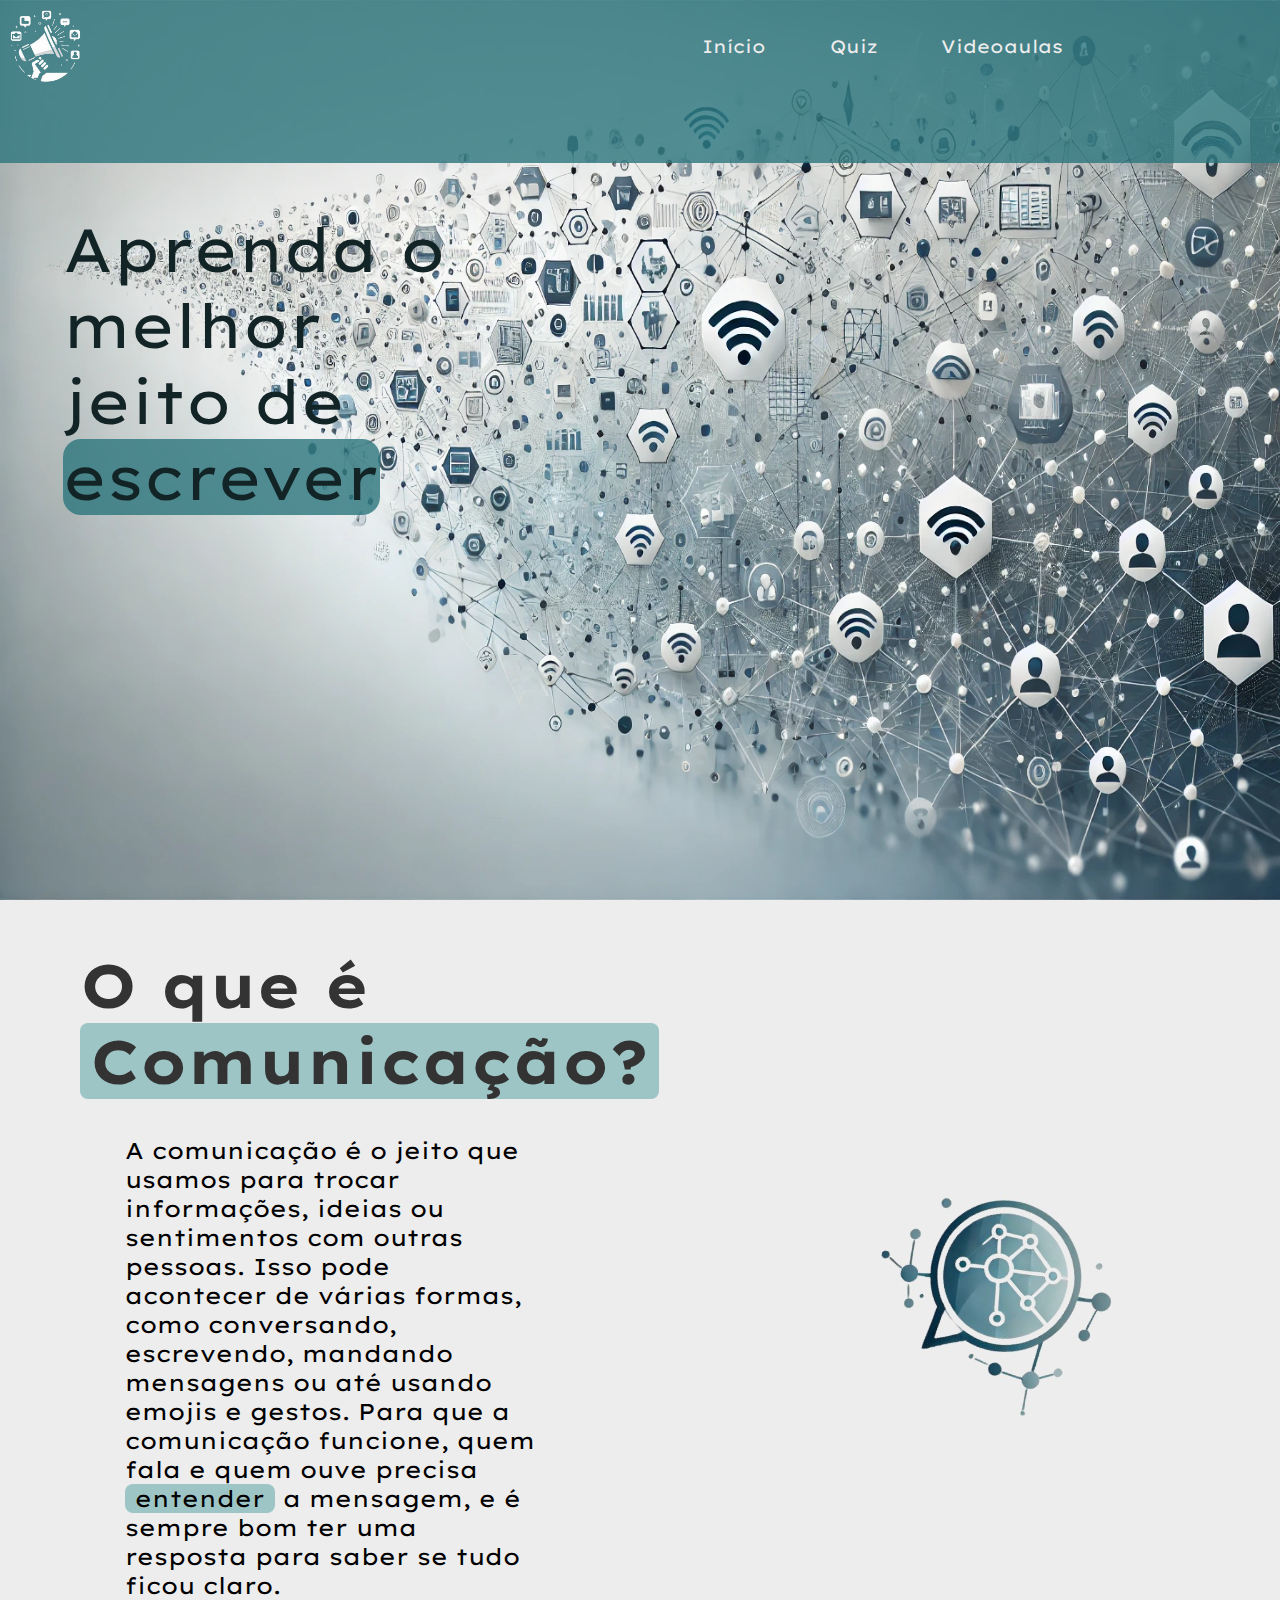
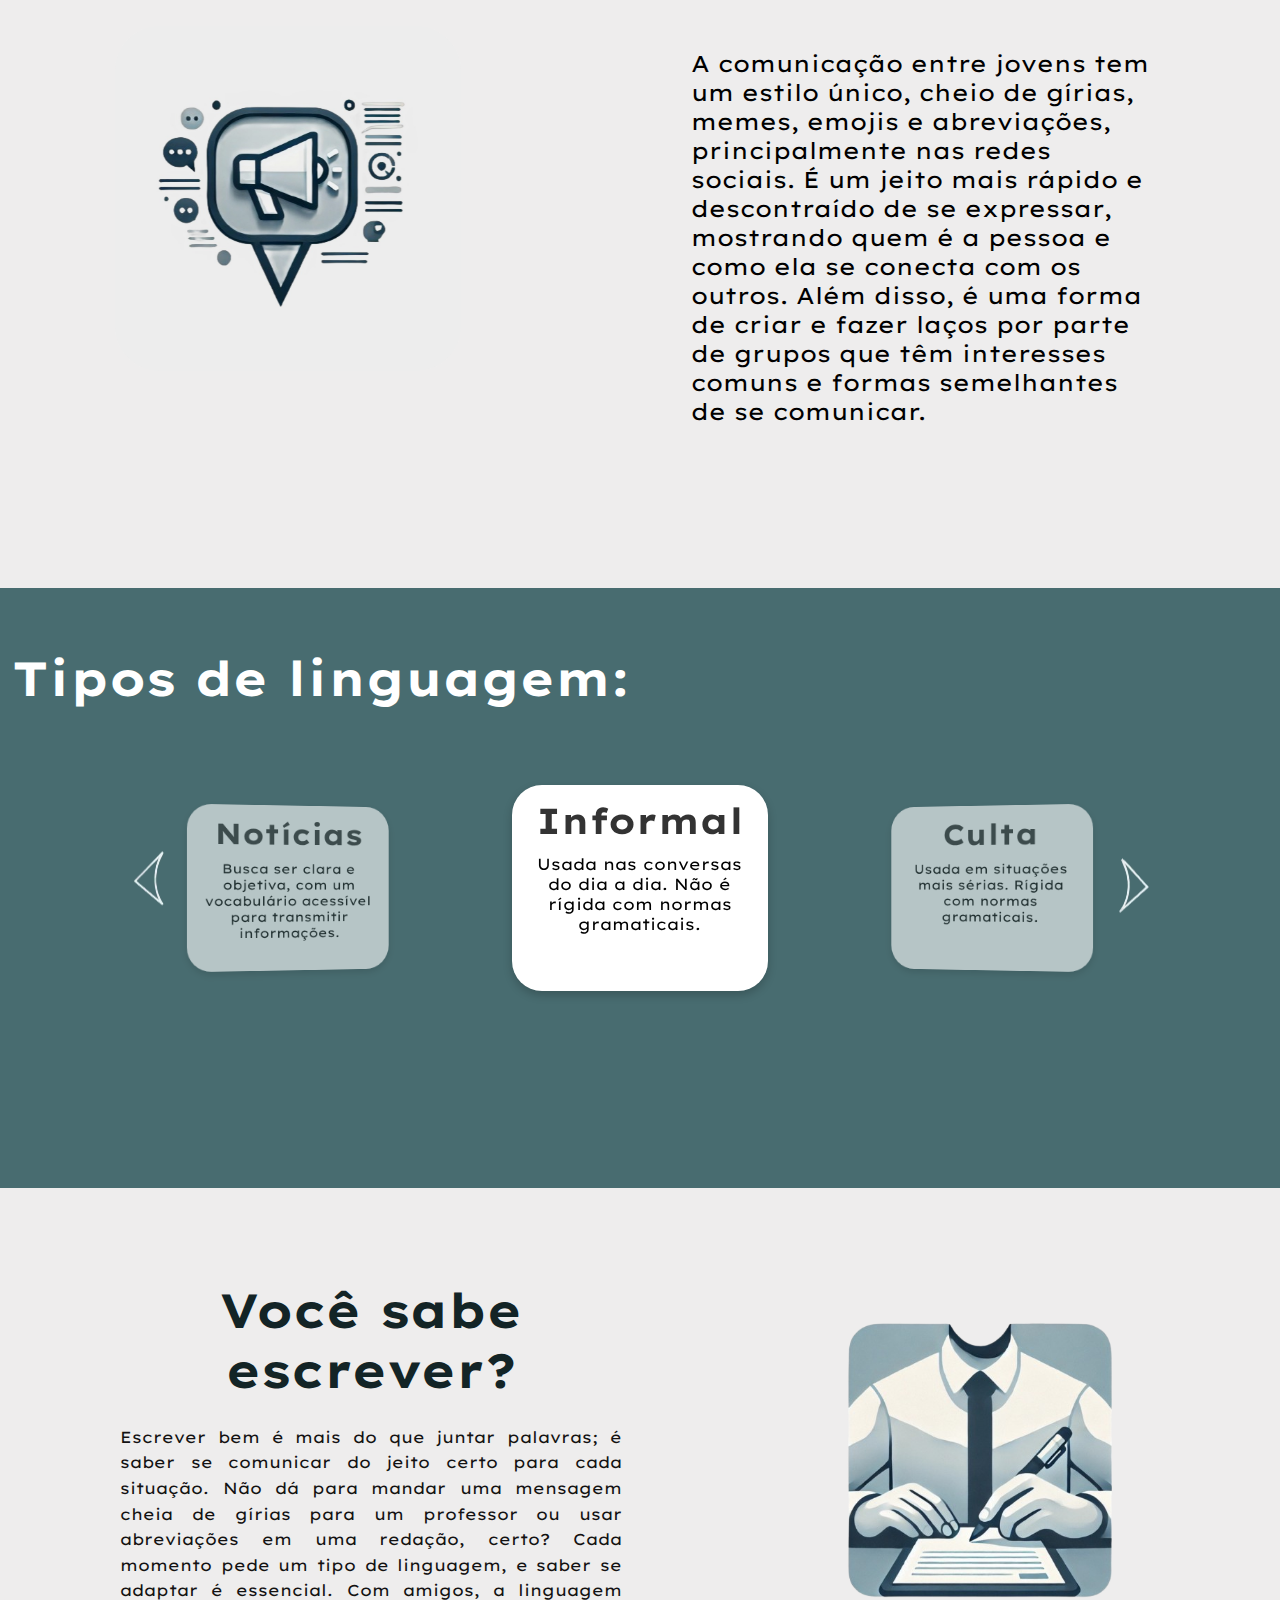
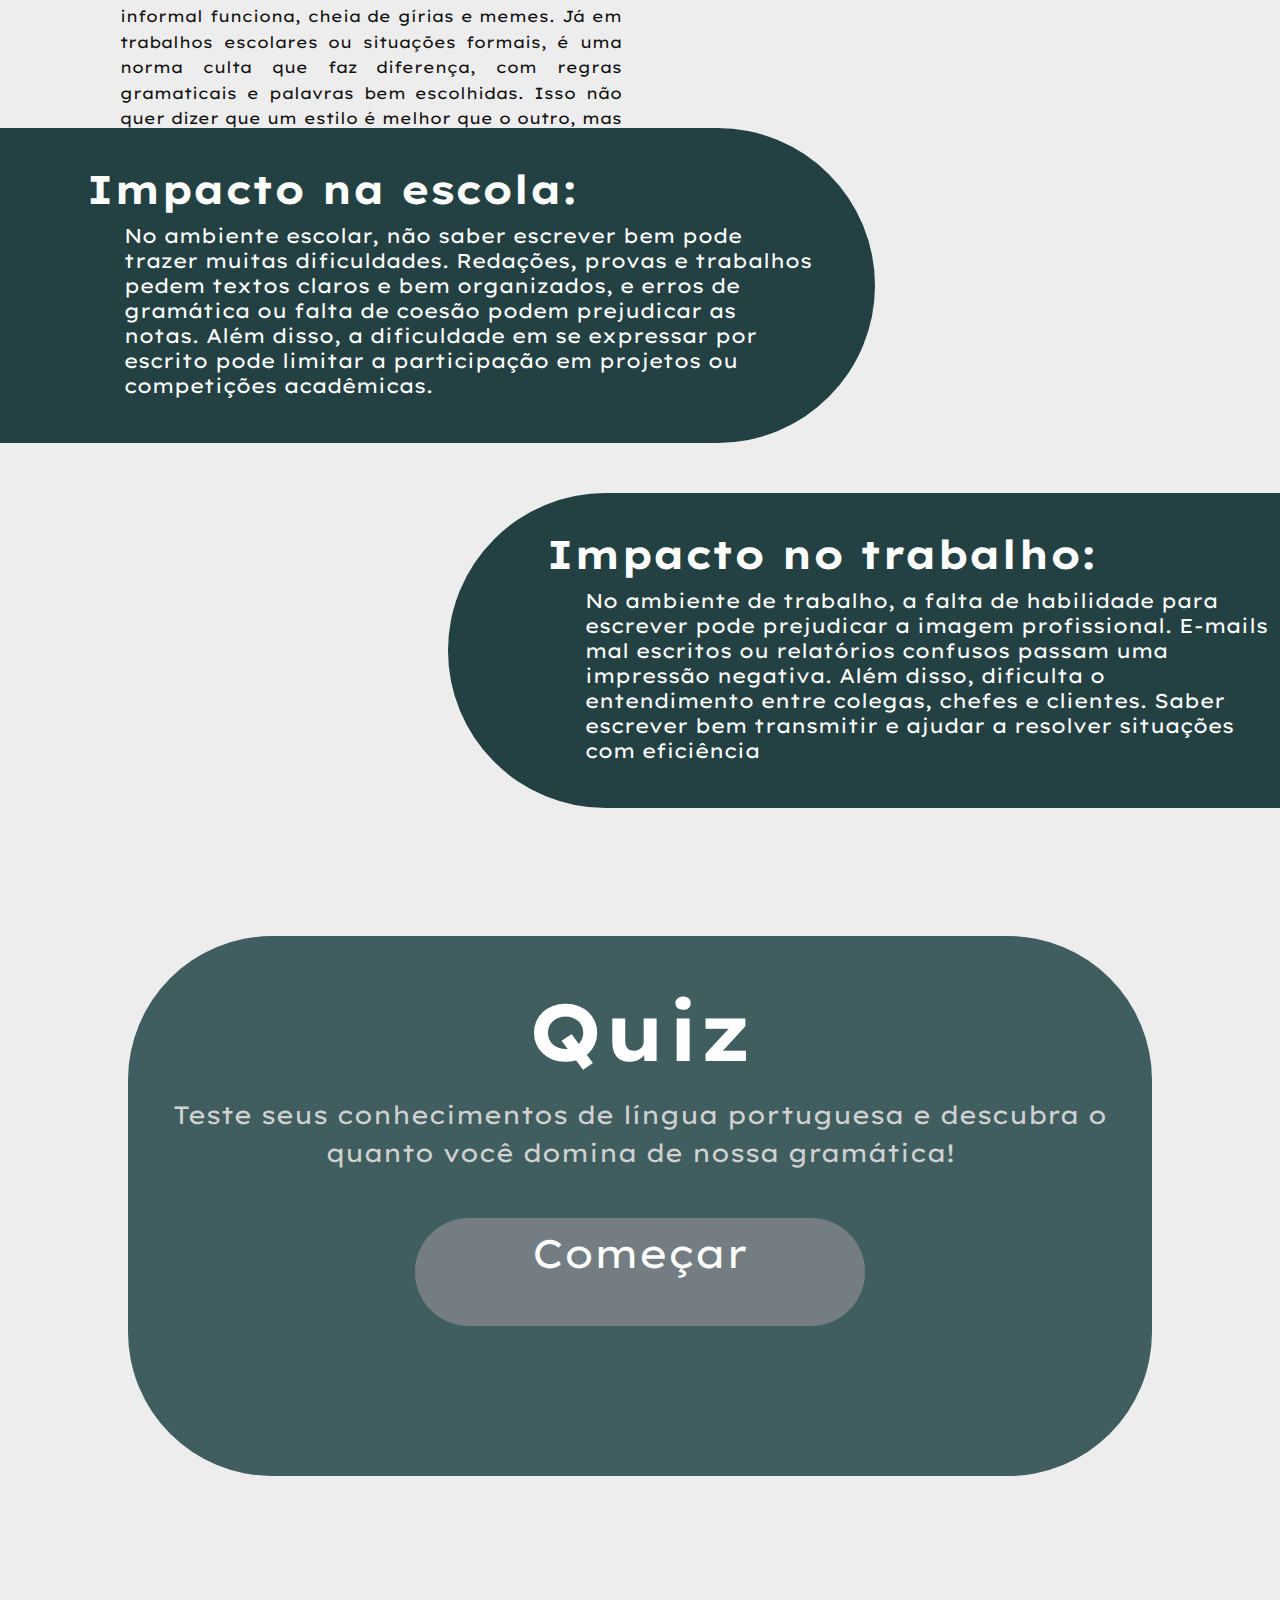
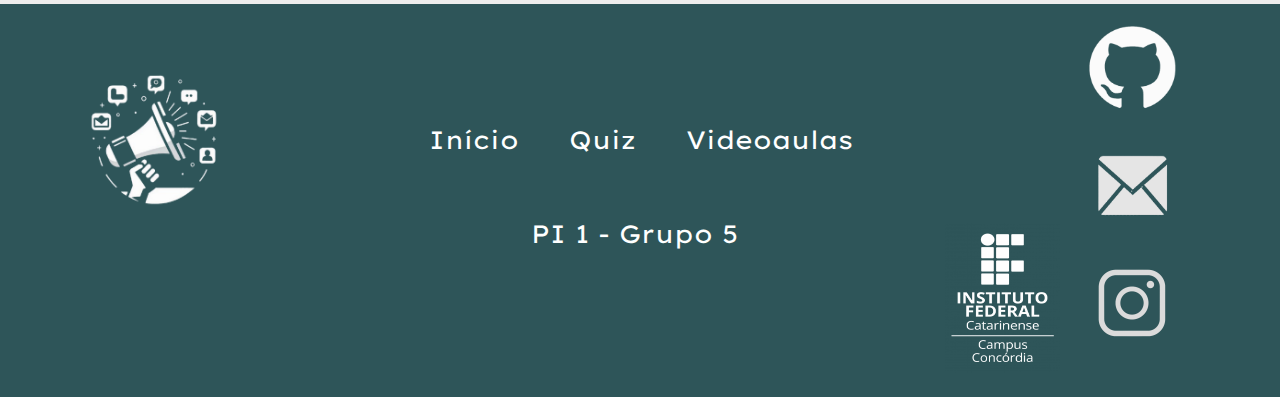
==== commit 611dc23c: "pronto agora. Yepie" ====
--- a/index.html
+++ b/index.html
@@ -27,7 +27,7 @@
                 </nav>
             </div>
             <div class="apresentação1">
-                <p> Aprenda o melhor jeito de se <span class="palavrafundoazul">comunicar</span></p>
+                <p> Aprenda o melhor jeito de <span class="palavrafundoazul">escrever</span></p>
         </header>
     </section>
 
--- a/css/styleprincipal.css
+++ b/css/styleprincipal.css
@@ -19,7 +19,7 @@
   
   body {
       background-color: var(--fundo);
-      overflow-x: hidden;
+      overflow-x: hidden;      
   }
   .banner {
       position: relative;
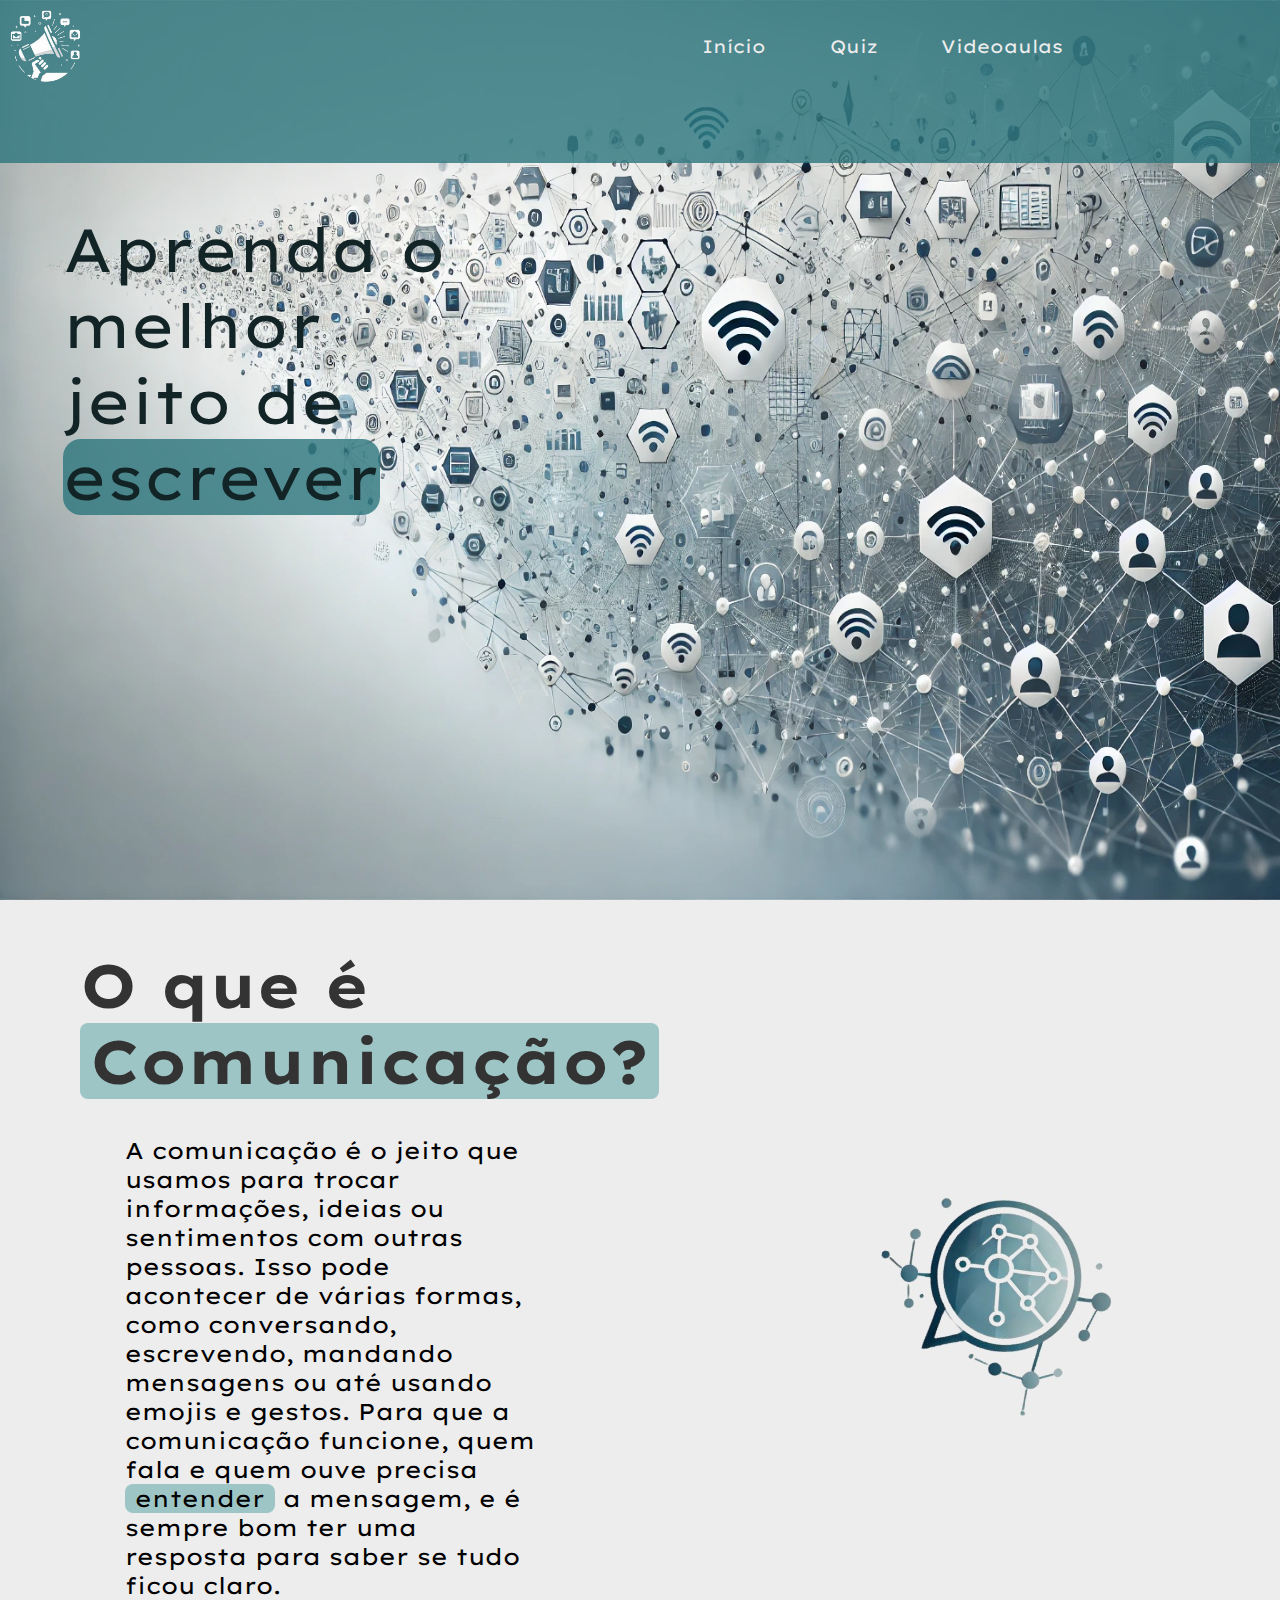
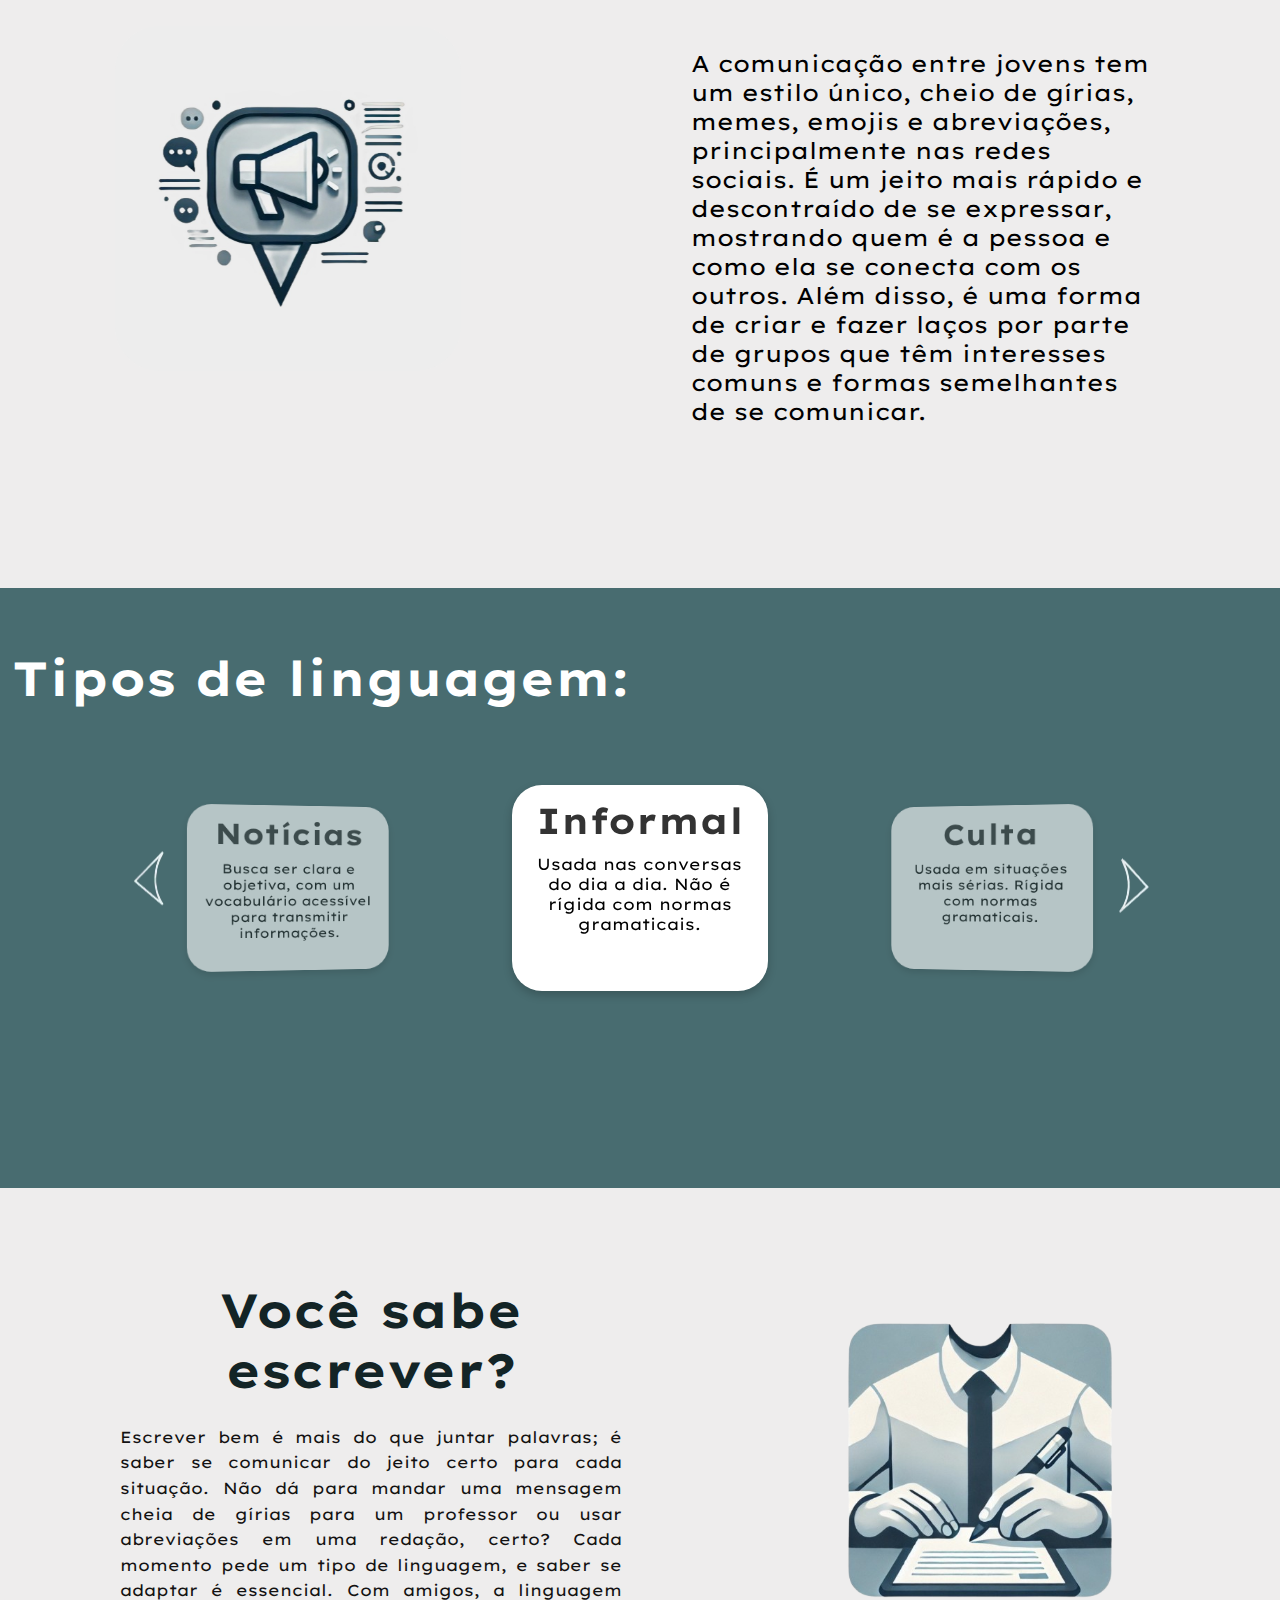
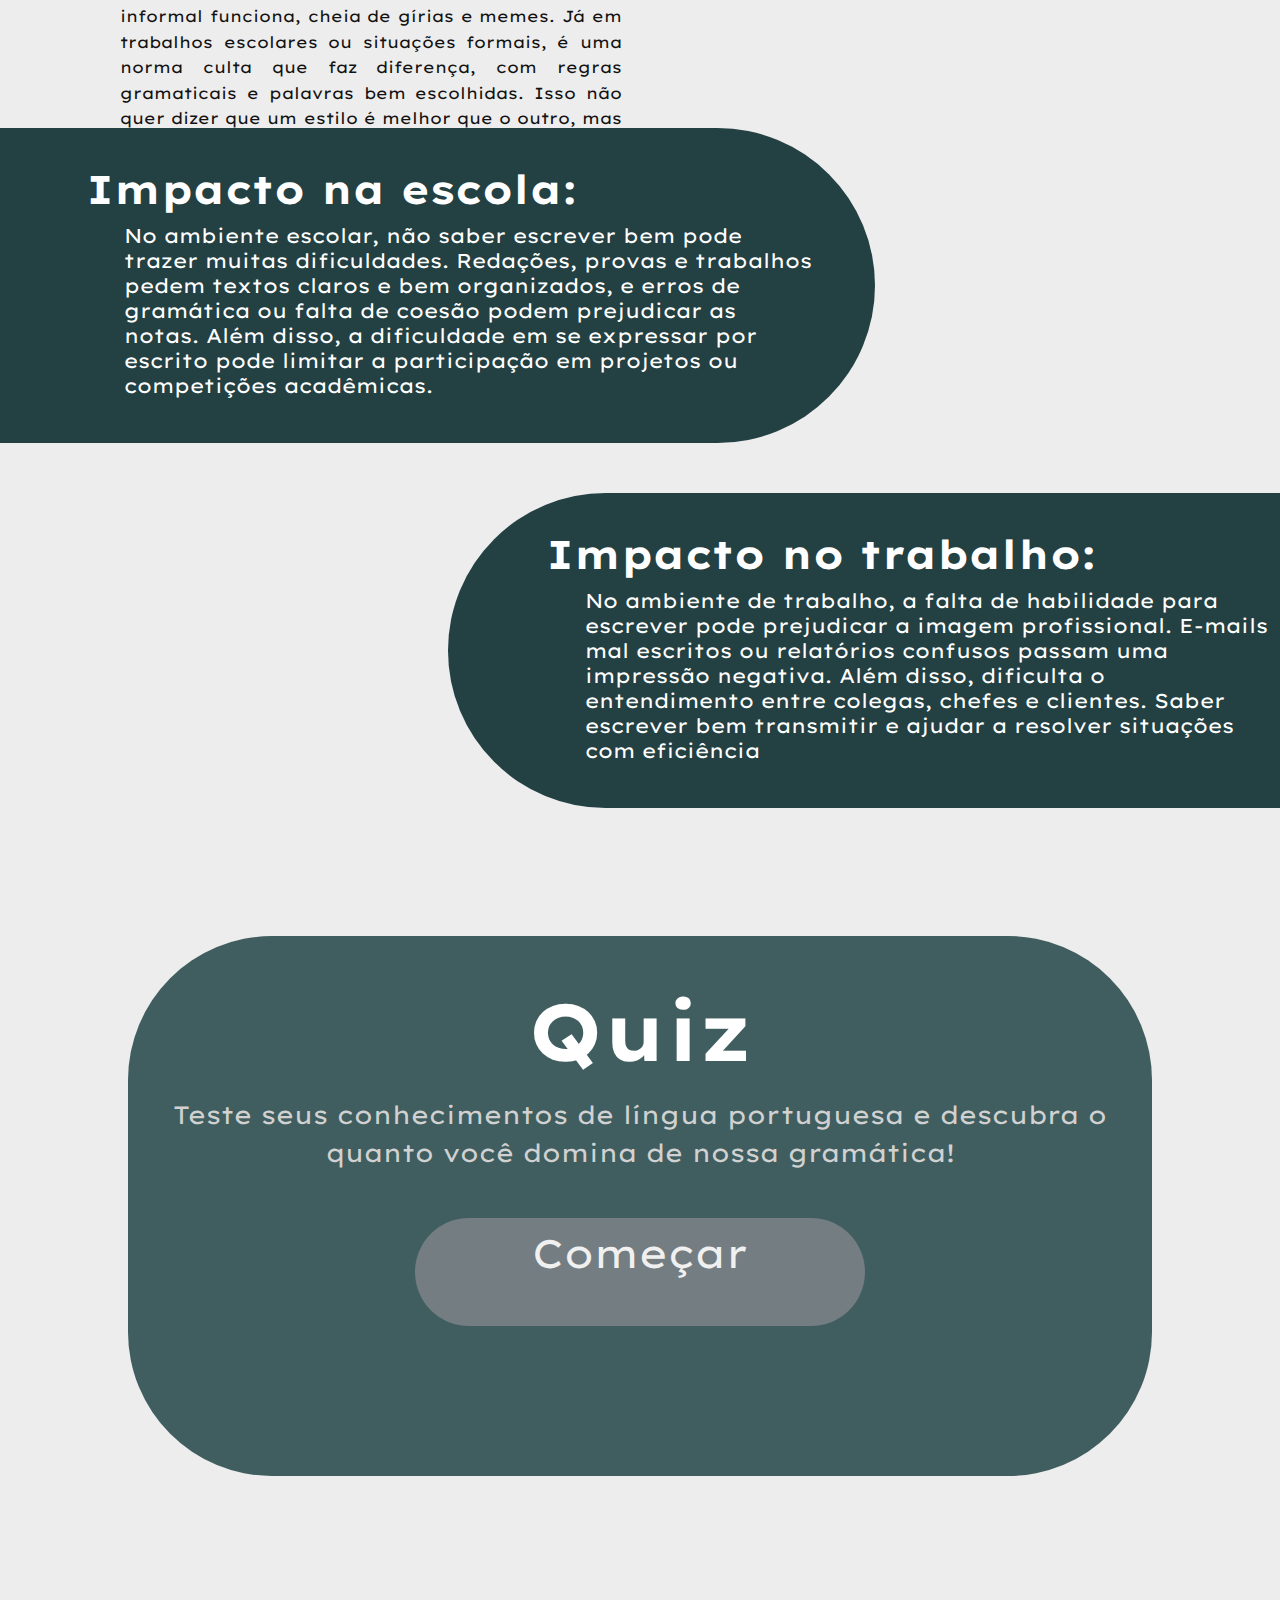
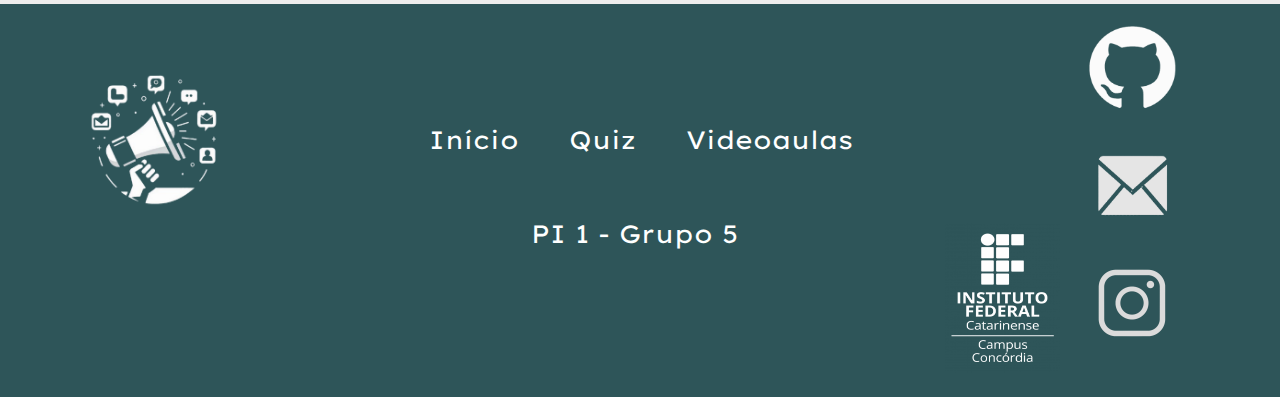
==== commit 8135fc77: "errinhos" ====
--- a/index.html
+++ b/index.html
@@ -146,7 +146,7 @@
         <h1>Quiz</h1>
         <p>Teste seus conhecimentos de língua portuguesa e descubra o quanto
             você domina de nossa gramática!</p>
-        <button class="botaoquiz">Começar</button>
+        <button class="botaoquiz"><a href="paginas/quiz.html">Começar</a></button>
     </div>
 
     <script src="js/carrossel.js"></script>
@@ -157,8 +157,8 @@
         <div class="texto">
             <p class="menu">
                 <a href="#inicio">Início</a>
-                <a href="#sobre">Quiz</a>
-                <a href="#equipe">Videoaulas</a>
+                <a href="paginas/quiz.html">Quiz</a>
+                <a href="paginas/videoaulaPI.html">Videoaulas</a>
             <p class="grupo">PI 1 - Grupo 5</p>
             <!-- depois tem que colocar os links pro git, email e insta -->
 
--- a/css/styleprincipal.css
+++ b/css/styleprincipal.css
@@ -535,6 +535,11 @@
     transition: background-color 0.3s;
     margin-top: 5%;
   }
+
+  .quiz-card .botaoquiz a{
+    text-decoration: none;
+    color: #f1f0f0;
+  }
   
   .quiz-card button:hover {
     background-color: #8d9aa2;
